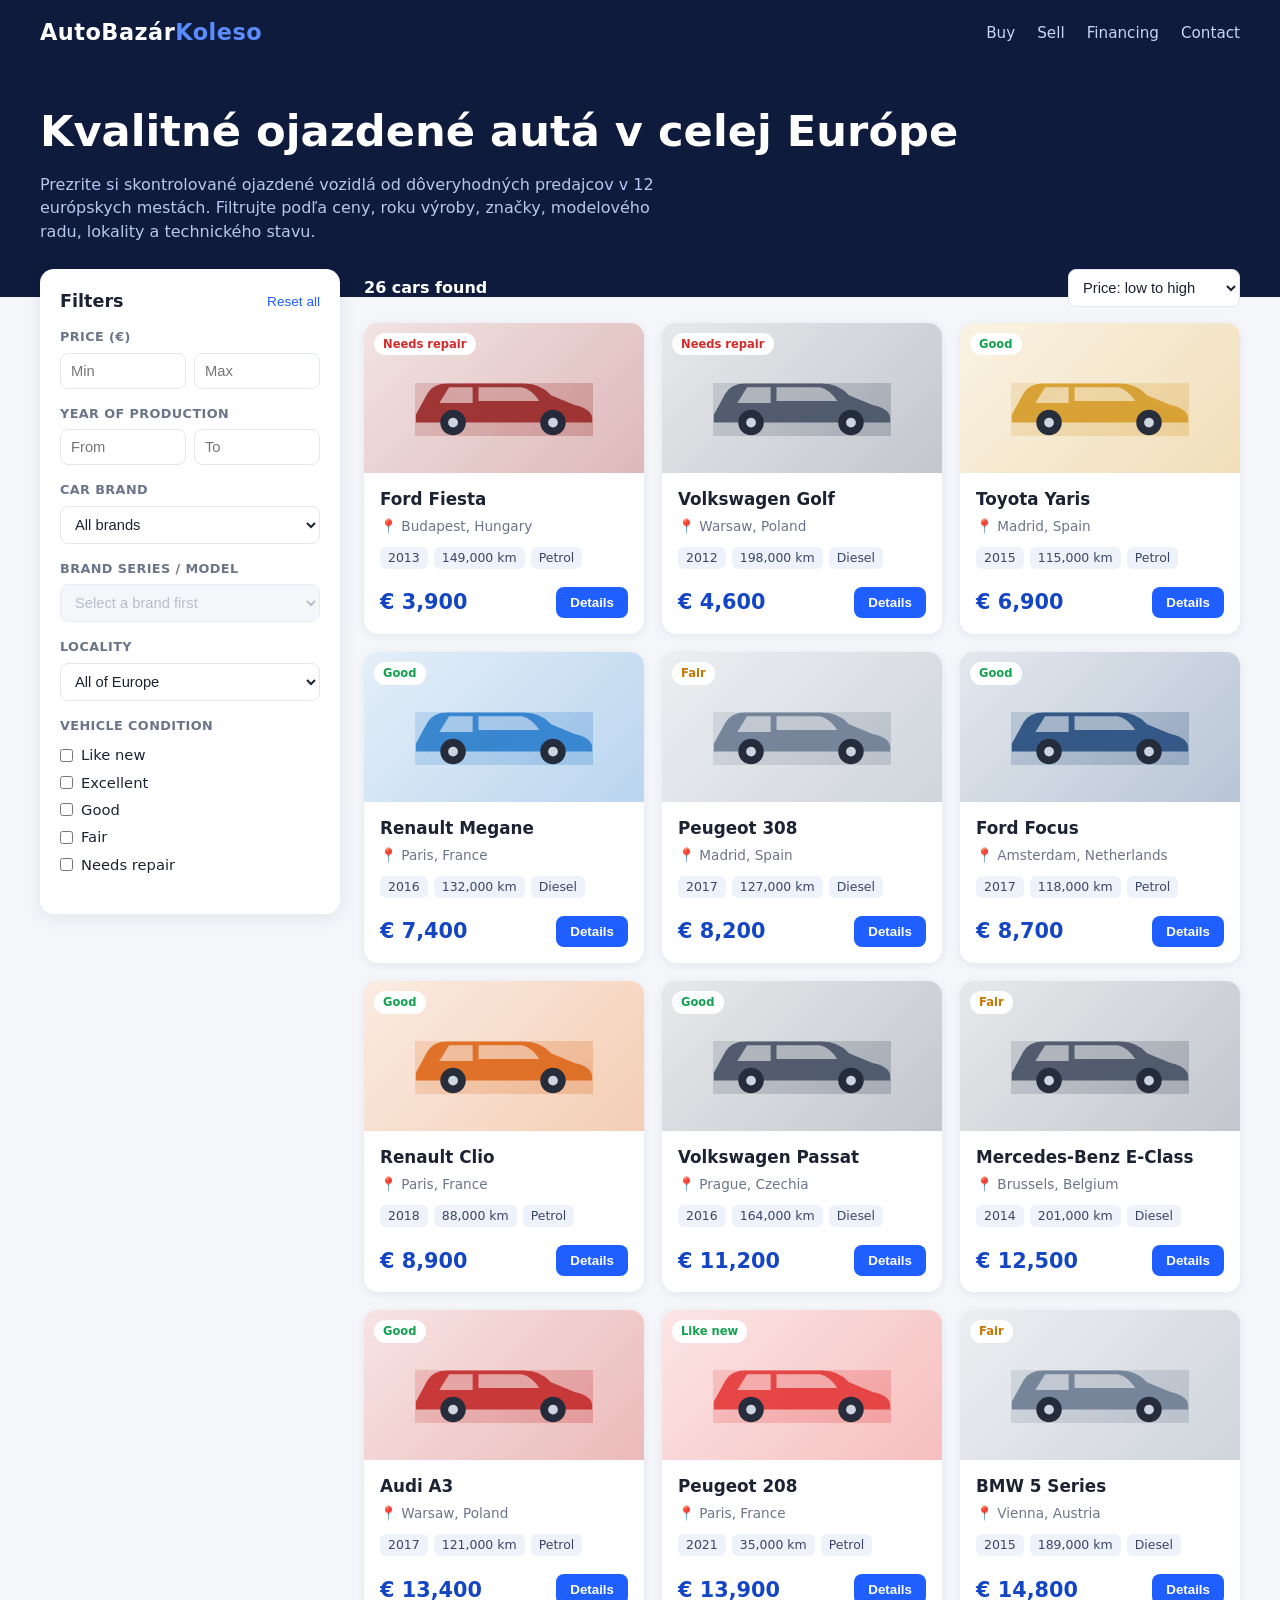
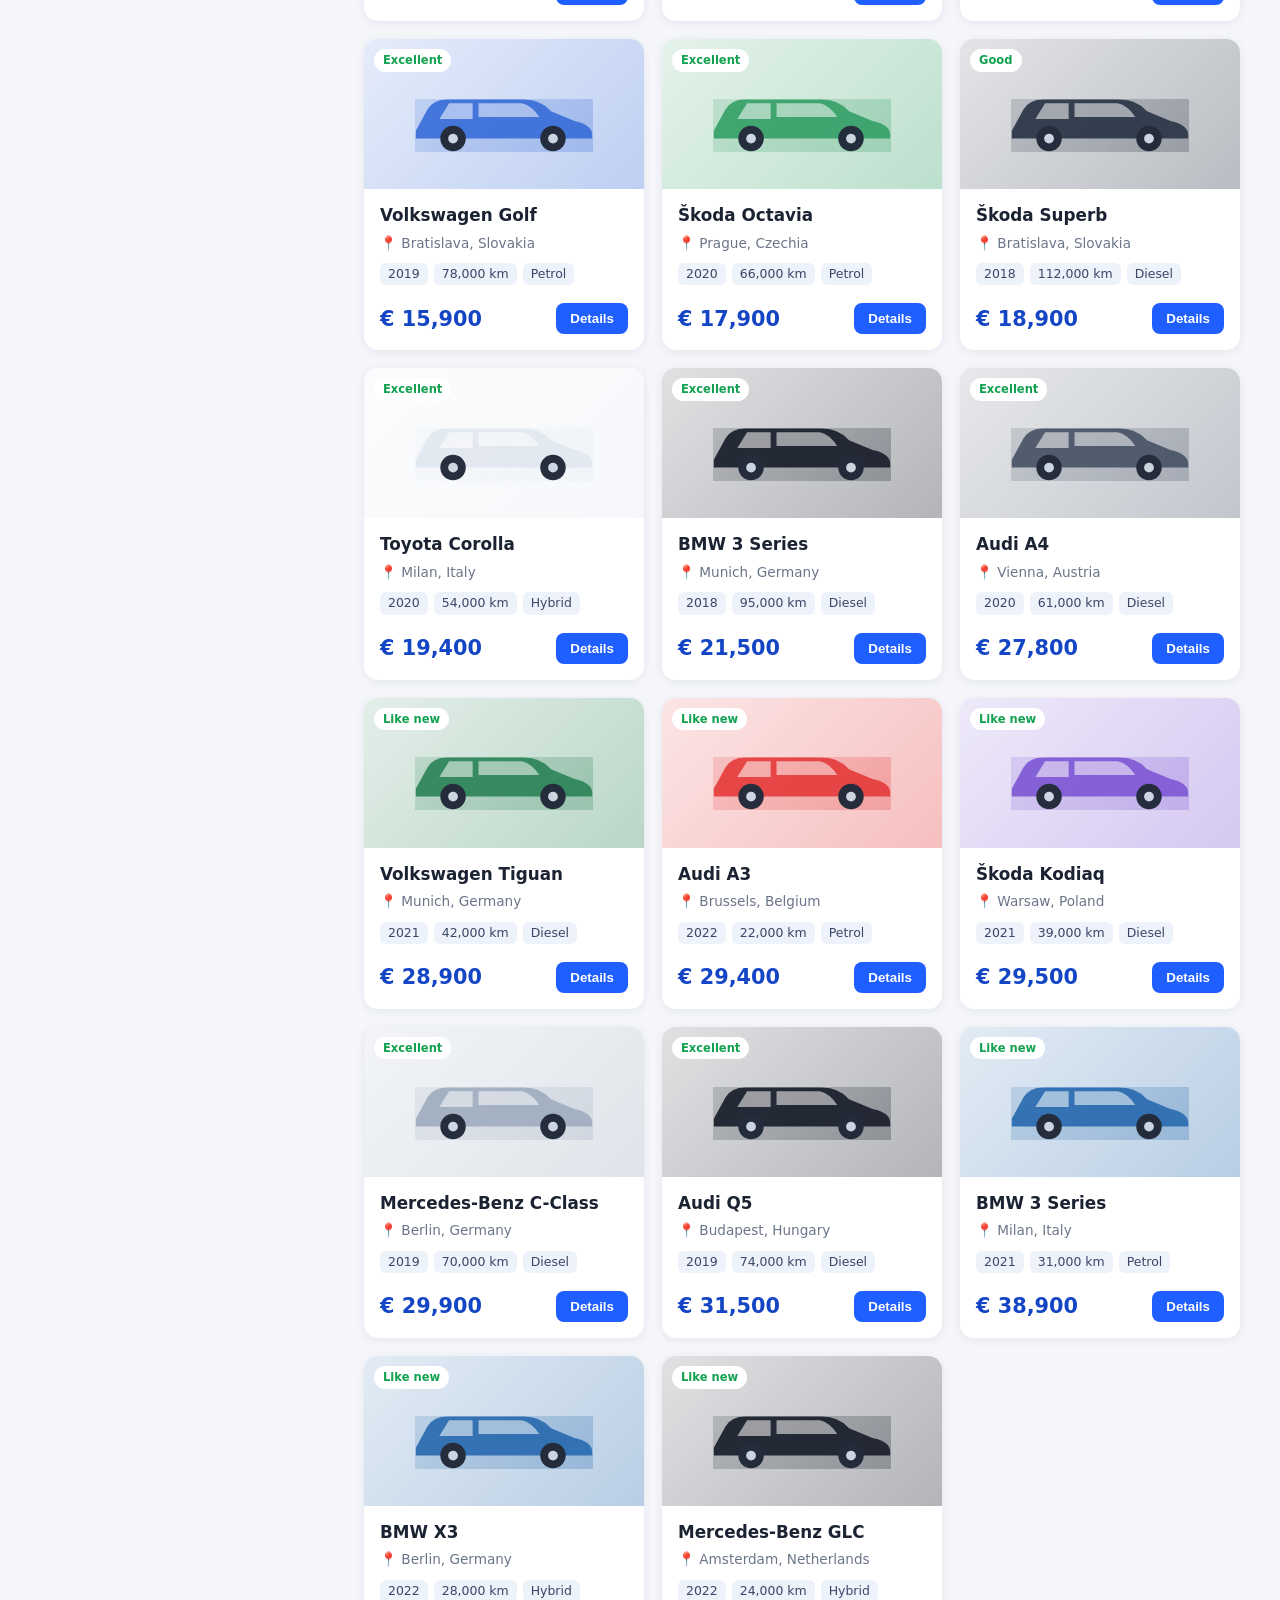
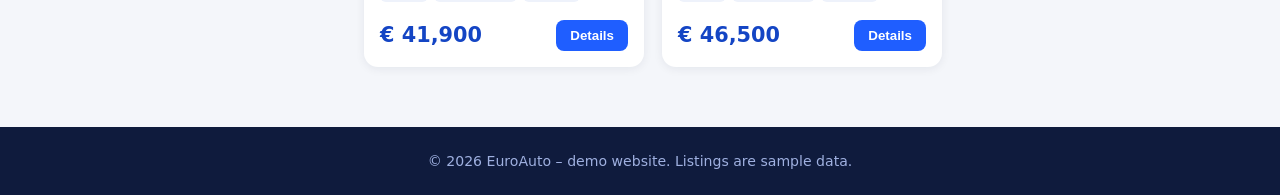
==== index.html @ 4f466430 "autobazar V1" ====
<!DOCTYPE html>
<html lang="en">
<head>
<meta charset="UTF-8">
<meta name="viewport" content="width=device-width, initial-scale=1">
<title>EuroAuto – Used Cars in Europe</title>
<style>
  :root{
    --bg:#f4f6fa; --card:#fff; --ink:#1b2333; --muted:#6b7589; --line:#e2e7f0;
    --brand:#1f5eff; --brand-dark:#1445c4; --good:#12a150;
  }
  *{box-sizing:border-box;margin:0;padding:0}
  body{font-family:system-ui,-apple-system,"Segoe UI",Roboto,sans-serif;background:var(--bg);color:var(--ink);line-height:1.45}
  header{background:#0f1b3d;color:#fff}
  .wrap{max-width:1240px;margin:0 auto;padding:0 20px}
  .nav{display:flex;align-items:center;justify-content:space-between;padding:16px 0}
  .logo{font-size:1.4rem;font-weight:800;letter-spacing:.5px}
  .logo span{color:#5b8cff}
  .nav a{color:#c9d4f5;text-decoration:none;margin-left:22px;font-size:.95rem}
  .nav a:hover{color:#fff}
  .hero{padding:36px 0 54px}
  .hero h1{font-size:clamp(1.8rem,4vw,2.7rem);margin-bottom:10px}
  .hero p{color:#b8c5ee;max-width:620px}
  main{padding:0 0 60px}
  .layout{display:grid;grid-template-columns:300px 1fr;gap:24px;margin-top:-28px;align-items:start}
  aside{background:var(--card);border-radius:14px;padding:20px;box-shadow:0 4px 18px rgba(20,30,60,.08);position:sticky;top:12px}
  aside h2{font-size:1.1rem;margin-bottom:14px;display:flex;justify-content:space-between;align-items:center}
  .reset{background:none;border:none;color:var(--brand);cursor:pointer;font-size:.85rem}
  .field{margin-bottom:16px}
  .field label.t{display:block;font-size:.8rem;font-weight:600;color:var(--muted);text-transform:uppercase;letter-spacing:.4px;margin-bottom:6px}
  .row{display:flex;gap:8px}
  input[type=number],select{width:100%;padding:9px 10px;border:1px solid var(--line);border-radius:8px;font-size:.92rem;background:#fff;color:var(--ink)}
  input:focus,select:focus{outline:2px solid #b9ccff;border-color:var(--brand)}
  select:disabled{background:#f1f3f8;color:#9aa3b5}
  .checks label{display:flex;align-items:center;gap:8px;font-size:.92rem;padding:3px 0;cursor:pointer}
  .toolbar{display:flex;justify-content:space-between;align-items:center;margin-bottom:16px;gap:12px;flex-wrap:wrap}
  .toolbar .count{font-weight:600;color:#fff}
  .toolbar select{width:auto}
  .grid{display:grid;grid-template-columns:repeat(auto-fill,minmax(270px,1fr));gap:18px}
  .car{background:var(--card);border-radius:14px;overflow:hidden;box-shadow:0 2px 10px rgba(20,30,60,.07);transition:.2s;display:flex;flex-direction:column}
  .car:hover{transform:translateY(-3px);box-shadow:0 8px 22px rgba(20,30,60,.13)}
  .img{height:150px;display:flex;align-items:center;justify-content:center;position:relative}
  .img svg{width:70%;height:auto;opacity:.95}
  .badge{position:absolute;top:10px;left:10px;font-size:.72rem;font-weight:700;padding:3px 9px;border-radius:20px;background:#fff;color:var(--good)}
  .badge.fair{color:#c77700}.badge.repair{color:#d12b2b}
  .info{padding:14px 16px 16px;display:flex;flex-direction:column;gap:6px;flex:1}
  .info h3{font-size:1.05rem}
  .info .sub{color:var(--muted);font-size:.85rem}
  .specs{display:flex;flex-wrap:wrap;gap:6px;margin:4px 0}
  .specs span{background:#eef2fb;border-radius:6px;padding:2px 8px;font-size:.78rem;color:#3a4766}
  .bottom{display:flex;justify-content:space-between;align-items:center;margin-top:auto;padding-top:8px}
  .price{font-size:1.3rem;font-weight:800;color:var(--brand-dark)}
  .btn{background:var(--brand);color:#fff;border:none;padding:8px 14px;border-radius:8px;cursor:pointer;font-weight:600}
  .btn:hover{background:var(--brand-dark)}
  .empty{background:#fff;padding:40px;text-align:center;border-radius:14px;color:var(--muted)}
  footer{background:#0f1b3d;color:#9fb0e0;text-align:center;padding:24px 0;font-size:.88rem}
  .mobile-toggle{display:none}
  @media(max-width:860px){
    .layout{grid-template-columns:1fr}
    aside{position:static;display:none}
    aside.open{display:block}
    .mobile-toggle{display:inline-block;background:#fff;border:1px solid var(--line);padding:8px 14px;border-radius:8px;cursor:pointer;font-weight:600}
  }
</style>
</head>
<body>

<header>
  <div class="wrap">
    <div class="nav">
      <div class="logo">AutoBazár<span>Koleso<span></div>
      <nav><a href="#">Buy</a><a href="#">Sell</a><a href="#">Financing</a><a href="#">Contact</a></nav>
    </div>
    <div class="hero">
      <h1>Kvalitné ojazdené autá v celej Európe</h1>
      <p>Prezrite si skontrolované ojazdené vozidlá od dôveryhodných predajcov v 12 európskych mestách. Filtrujte podľa ceny, roku výroby, značky, modelového radu, lokality a technického stavu.</p>
    </div>
  </div>
</header>

<main>
  <div class="wrap">
    <div class="layout">

      <aside id="filters">
        <h2>Filters <button class="reset" id="resetBtn">Reset all</button></h2>

        <div class="field">
          <label class="t">Price (€)</label>
          <div class="row">
            <input type="number" id="priceMin" placeholder="Min" min="0" step="500">
            <input type="number" id="priceMax" placeholder="Max" min="0" step="500">
          </div>
        </div>

        <div class="field">
          <label class="t">Year of production</label>
          <div class="row">
            <input type="number" id="yearMin" placeholder="From" min="1990" max="2026">
            <input type="number" id="yearMax" placeholder="To" min="1990" max="2026">
          </div>
        </div>

        <div class="field">
          <label class="t">Car brand</label>
          <select id="brand"><option value="">All brands</option></select>
        </div>

        <div class="field">
          <label class="t">Brand series / model</label>
          <select id="series" disabled><option value="">Select a brand first</option></select>
        </div>

        <div class="field">
          <label class="t">Locality</label>
          <select id="locality"><option value="">All of Europe</option></select>
        </div>

        <div class="field">
          <label class="t">Vehicle condition</label>
          <div class="checks" id="conditions"></div>
        </div>
      </aside>

      <section>
        <div class="toolbar">
          <span class="count" id="count"></span>
          <div style="display:flex;gap:10px;align-items:center">
            <button class="mobile-toggle" id="toggleFilters">Filters</button>
            <select id="sort">
              <option value="priceAsc">Price: low to high</option>
              <option value="priceDesc">Price: high to low</option>
              <option value="yearDesc">Year: newest first</option>
              <option value="yearAsc">Year: oldest first</option>
              <option value="kmAsc">Mileage: lowest first</option>
            </select>
          </div>
        </div>
        <div class="grid" id="grid"></div>
      </section>

    </div>
  </div>
</main>

<footer>© 2026 EuroAuto – demo website. Listings are sample data.</footer>

<script>
/* ---------- SAMPLE DATA ----------
   [brand, series, year, price €, mileage km, fuel, condition, country, city, color]  */
const RAW = [
  ["Volkswagen","Golf",2019,15900,78000,"Petrol","Excellent","Slovakia","Bratislava","#3b6fd8"],
  ["Volkswagen","Passat",2016,11200,164000,"Diesel","Good","Czechia","Prague","#4a5568"],
  ["Volkswagen","Tiguan",2021,28900,42000,"Diesel","Like new","Germany","Munich","#2f855a"],
  ["BMW","3 Series",2018,21500,95000,"Diesel","Excellent","Germany","Munich","#1a202c"],
  ["BMW","5 Series",2015,14800,189000,"Diesel","Fair","Austria","Vienna","#718096"],
  ["BMW","X3",2022,41900,28000,"Hybrid","Like new","Germany","Berlin","#2b6cb0"],
  ["Audi","A3",2017,13400,121000,"Petrol","Good","Poland","Warsaw","#c53030"],
  ["Audi","A4",2020,27800,61000,"Diesel","Excellent","Austria","Vienna","#4a5568"],
  ["Audi","Q5",2019,31500,74000,"Diesel","Excellent","Hungary","Budapest","#1a202c"],
  ["Škoda","Octavia",2020,17900,66000,"Petrol","Excellent","Czechia","Prague","#38a169"],
  ["Škoda","Superb",2018,18900,112000,"Diesel","Good","Slovakia","Bratislava","#2d3748"],
  ["Škoda","Kodiaq",2021,29500,39000,"Diesel","Like new","Poland","Warsaw","#805ad5"],
  ["Mercedes-Benz","C-Class",2019,29900,70000,"Diesel","Excellent","Germany","Berlin","#a0aec0"],
  ["Mercedes-Benz","E-Class",2014,12500,201000,"Diesel","Fair","Belgium","Brussels","#4a5568"],
  ["Mercedes-Benz","GLC",2022,46500,24000,"Hybrid","Like new","Netherlands","Amsterdam","#1a202c"],
  ["Renault","Clio",2018,8900,88000,"Petrol","Good","France","Paris","#dd6b20"],
  ["Renault","Megane",2016,7400,132000,"Diesel","Good","France","Paris","#3182ce"],
  ["Peugeot","208",2021,13900,35000,"Petrol","Like new","France","Paris","#e53e3e"],
  ["Peugeot","308",2017,8200,127000,"Diesel","Fair","Spain","Madrid","#718096"],
  ["Toyota","Corolla",2020,19400,54000,"Hybrid","Excellent","Italy","Milan","#e2e8f0"],
  ["Toyota","Yaris",2015,6900,115000,"Petrol","Good","Spain","Madrid","#d69e2e"],
  ["Ford","Focus",2017,8700,118000,"Petrol","Good","Netherlands","Amsterdam","#2c5282"],
  ["Ford","Fiesta",2013,3900,149000,"Petrol","Needs repair","Hungary","Budapest","#9b2c2c"],
  ["Volkswagen","Golf",2012,4600,198000,"Diesel","Needs repair","Poland","Warsaw","#4a5568"],
  ["BMW","3 Series",2021,38900,31000,"Petrol","Like new","Italy","Milan","#2b6cb0"],
  ["Audi","A3",2022,29400,22000,"Petrol","Like new","Belgium","Brussels","#e53e3e"]
];
const CARS = RAW.map((r,i)=>({id:i,brand:r[0],series:r[1],year:r[2],price:r[3],km:r[4],fuel:r[5],cond:r[6],country:r[7],city:r[8],color:r[9]}));

const CONDITIONS = ["Like new","Excellent","Good","Fair","Needs repair"];

/* ---------- ELEMENTS ---------- */
const $ = id => document.getElementById(id);
const el = {
  priceMin:$("priceMin"),priceMax:$("priceMax"),yearMin:$("yearMin"),yearMax:$("yearMax"),
  brand:$("brand"),series:$("series"),locality:$("locality"),conditions:$("conditions"),
  sort:$("sort"),grid:$("grid"),count:$("count")
};

/* ---------- BUILD FILTER OPTIONS ---------- */
const brands = [...new Set(CARS.map(c=>c.brand))].sort();
brands.forEach(b=>el.brand.add(new Option(b,b)));

const countries = [...new Set(CARS.map(c=>c.country))].sort();
countries.forEach(country=>{
  const og = document.createElement("optgroup"); og.label = country;
  og.appendChild(new Option("All of "+country,"country:"+country));
  [...new Set(CARS.filter(c=>c.country===country).map(c=>c.city))].sort()
    .forEach(city=>og.appendChild(new Option(city,"city:"+city)));
  el.locality.appendChild(og);
});

CONDITIONS.forEach(c=>{
  const l = document.createElement("label");
  l.innerHTML = `<input type="checkbox" value="${c}"> ${c}`;
  el.conditions.appendChild(l);
});

el.brand.addEventListener("change",()=>{
  el.series.innerHTML = "";
  if(!el.brand.value){
    el.series.add(new Option("Select a brand first",""));
    el.series.disabled = true;
  } else {
    el.series.add(new Option("All series",""));
    [...new Set(CARS.filter(c=>c.brand===el.brand.value).map(c=>c.series))].sort()
      .forEach(s=>el.series.add(new Option(s,s)));
    el.series.disabled = false;
  }
  render();
});

/* ---------- RENDER ---------- */
const fmt = n => n.toLocaleString("en-GB");
const carSVG = c => `<svg viewBox="0 0 200 90" aria-hidden="true">
  <path d="M10 62 L22 40 Q28 30 42 30 L120 30 Q138 30 148 42 L172 52 Q190 56 190 66 L190 70 L10 70 Z" fill="${c}"/>
  <path d="M44 34 L68 34 L68 50 L34 50 Z M74 34 L118 34 Q128 36 136 48 L74 48 Z" fill="#ffffff" opacity=".55"/>
  <circle cx="48" cy="70" r="13" fill="#1b2333"/><circle cx="48" cy="70" r="5" fill="#cbd5e0"/>
  <circle cx="150" cy="70" r="13" fill="#1b2333"/><circle cx="150" cy="70" r="5" fill="#cbd5e0"/>
</svg>`;
const badgeClass = c => c==="Fair" ? "fair" : c==="Needs repair" ? "repair" : "";

function getFiltered(){
  const pMin = parseFloat(el.priceMin.value), pMax = parseFloat(el.priceMax.value);
  const yMin = parseInt(el.yearMin.value), yMax = parseInt(el.yearMax.value);
  const checked = [...el.conditions.querySelectorAll("input:checked")].map(i=>i.value);
  const loc = el.locality.value;

  let list = CARS.filter(c=>{
    if(!isNaN(pMin) && c.price < pMin) return false;
    if(!isNaN(pMax) && c.price > pMax) return false;
    if(!isNaN(yMin) && c.year < yMin) return false;
    if(!isNaN(yMax) && c.year > yMax) return false;
    if(el.brand.value && c.brand !== el.brand.value) return false;
    if(el.series.value && c.series !== el.series.value) return false;
    if(loc.startsWith("country:") && c.country !== loc.slice(8)) return false;
    if(loc.startsWith("city:") && c.city !== loc.slice(5)) return false;
    if(checked.length && !checked.includes(c.cond)) return false;
    return true;
  });

  const sorters = {
    priceAsc:(a,b)=>a.price-b.price, priceDesc:(a,b)=>b.price-a.price,
    yearDesc:(a,b)=>b.year-a.year,   yearAsc:(a,b)=>a.year-b.year,
    kmAsc:(a,b)=>a.km-b.km
  };
  return list.sort(sorters[el.sort.value]);
}

function render(){
  const list = getFiltered();
  el.count.textContent = list.length + (list.length===1 ? " car found" : " cars found");
  if(!list.length){
    el.grid.innerHTML = `<div class="empty" style="grid-column:1/-1">No cars match your filters. Try widening your search.</div>`;
    return;
  }
  el.grid.innerHTML = list.map(c=>`
    <article class="car">
      <div class="img" style="background:linear-gradient(135deg,${c.color}22,${c.color}55)">
        <span class="badge ${badgeClass(c.cond)}">${c.cond}</span>
        ${carSVG(c.color)}
      </div>
      <div class="info">
        <h3>${c.brand} ${c.series}</h3>
        <div class="sub">📍 ${c.city}, ${c.country}</div>
        <div class="specs"><span>${c.year}</span><span>${fmt(c.km)} km</span><span>${c.fuel}</span></div>
        <div class="bottom">
          <div class="price">€ ${fmt(c.price)}</div>
          <button class="btn" onclick="alert('Enquiry for ${c.brand} ${c.series} (${c.year}) – connect this to your contact form or backend.')">Details</button>
        </div>
      </div>
    </article>`).join("");
}

/* ---------- EVENTS ---------- */
["priceMin","priceMax","yearMin","yearMax","locality","sort"].forEach(k=>el[k].addEventListener("input",render));
el.series.addEventListener("change",render);
el.conditions.addEventListener("change",render);

$("resetBtn").addEventListener("click",()=>{
  ["priceMin","priceMax","yearMin","yearMax"].forEach(k=>el[k].value="");
  el.brand.value=""; el.brand.dispatchEvent(new Event("change"));
  el.locality.value=""; el.sort.value="priceAsc";
  el.conditions.querySelectorAll("input").forEach(i=>i.checked=false);
  render();
});
$("toggleFilters").addEventListener("click",()=>$("filters").classList.toggle("open"));

render();
</script>
</body>
</html>
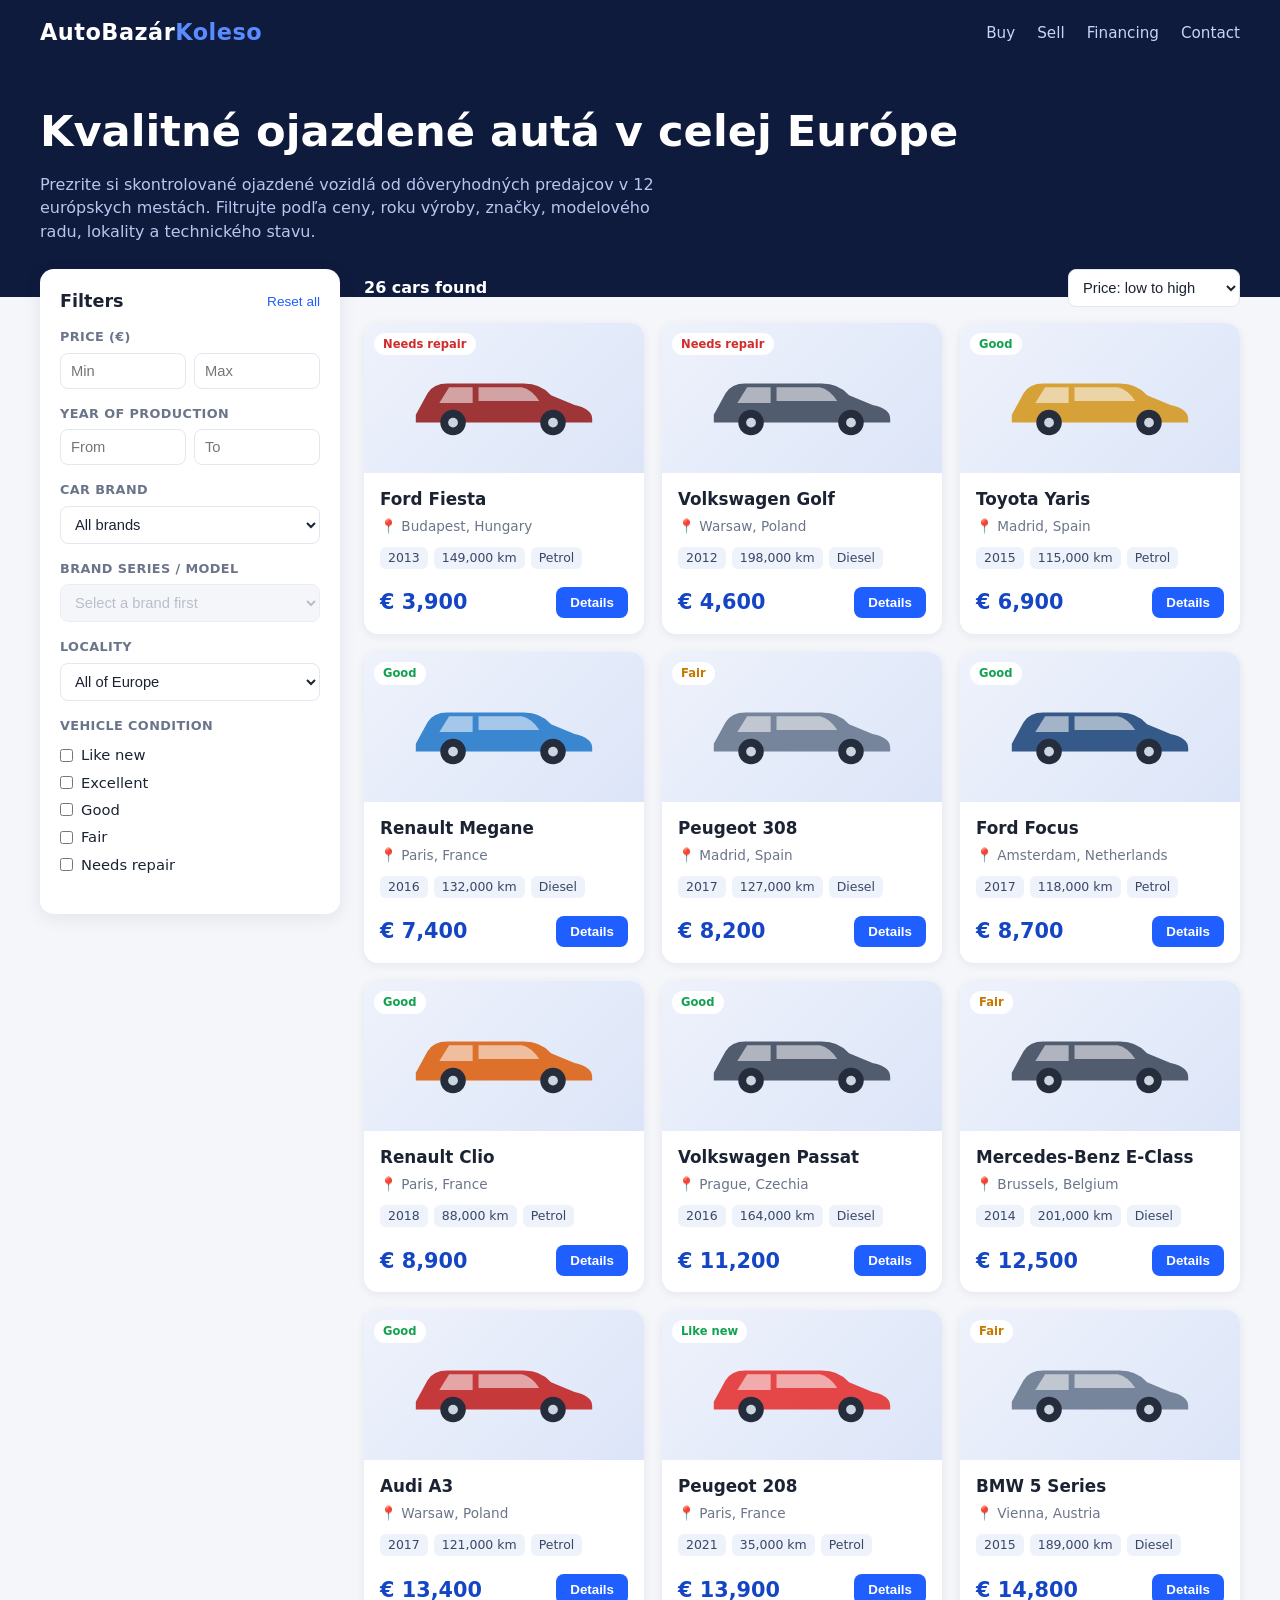
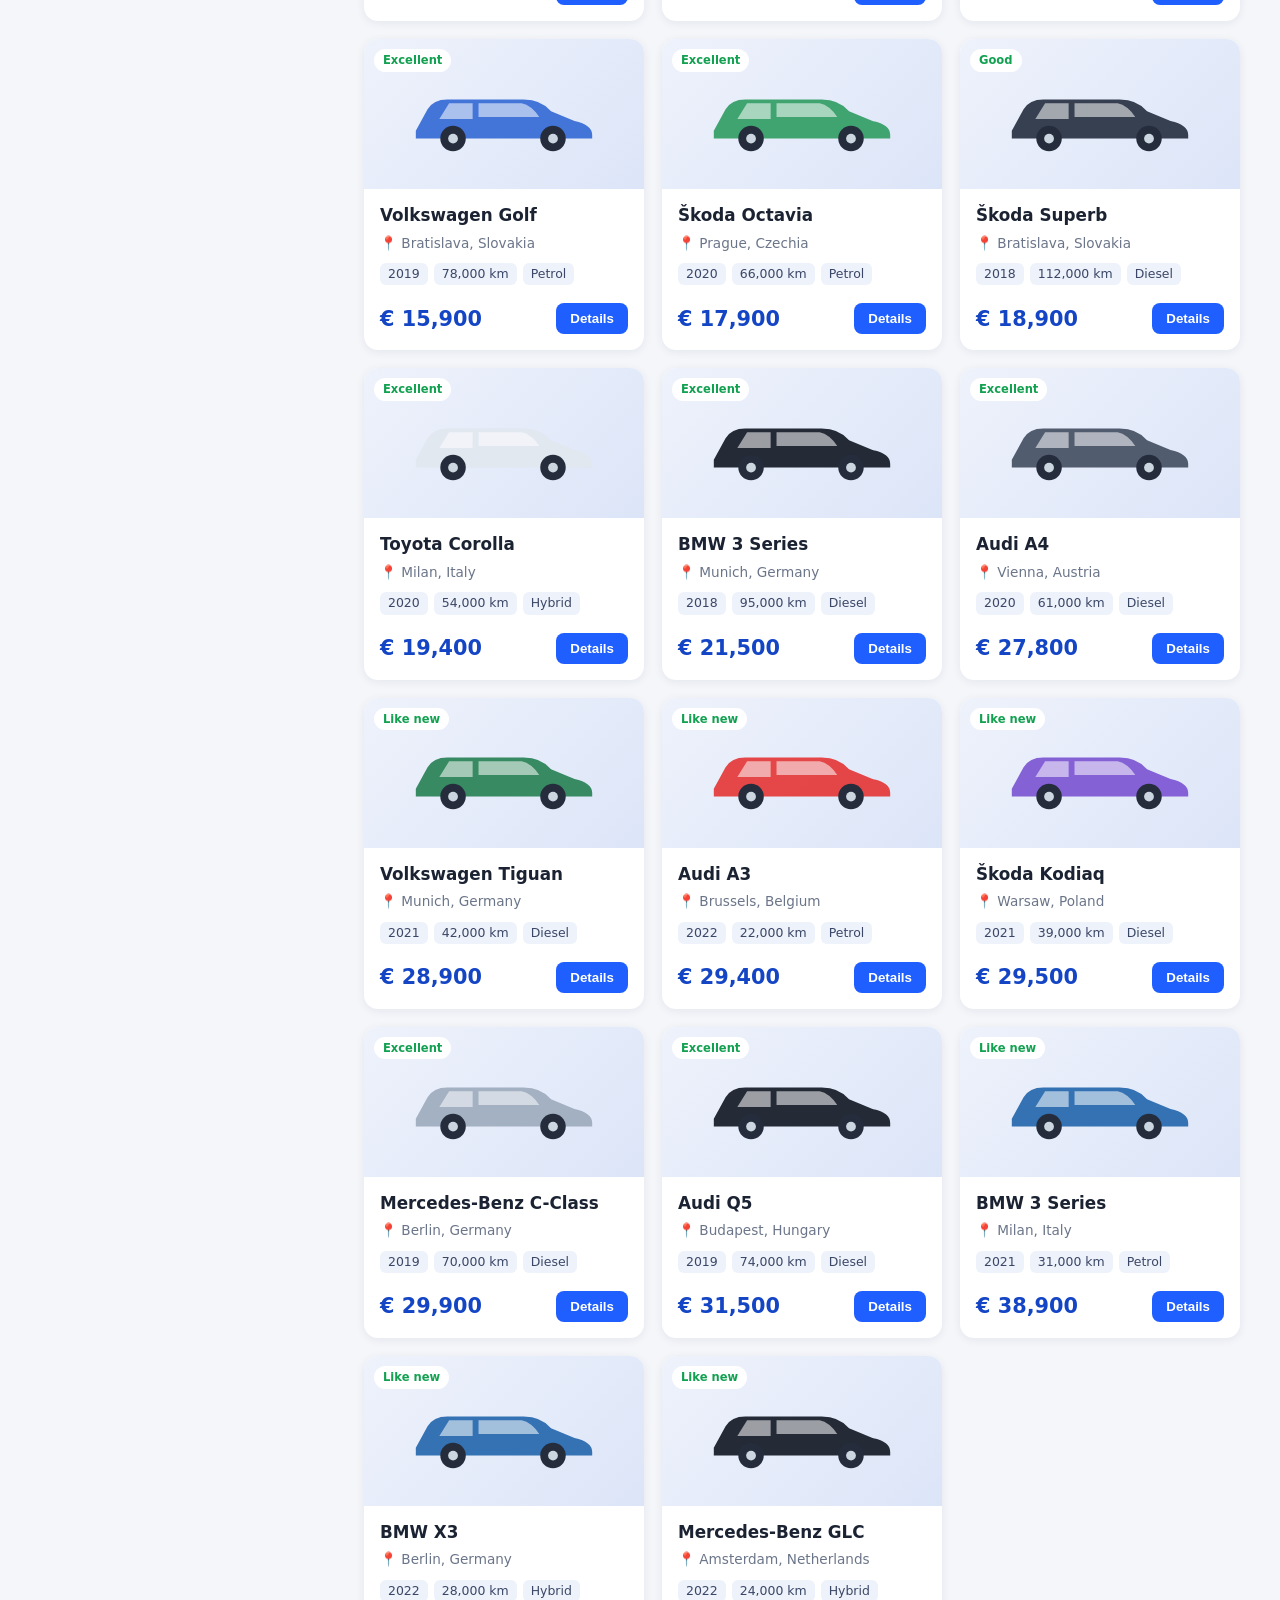
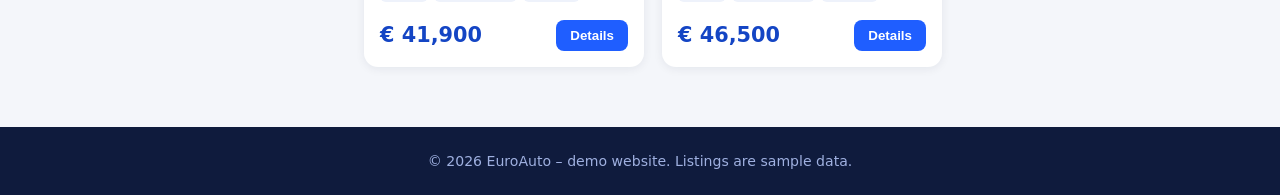
==== commit a2462290: "update рассортировка." ====
--- a/index.html
+++ b/index.html
@@ -1,303 +1,93 @@
-<!DOCTYPE html>
-<html lang="en">
-<head>
-<meta charset="UTF-8">
-<meta name="viewport" content="width=device-width, initial-scale=1">
-<title>EuroAuto – Used Cars in Europe</title>
-<style>
-  :root{
-    --bg:#f4f6fa; --card:#fff; --ink:#1b2333; --muted:#6b7589; --line:#e2e7f0;
-    --brand:#1f5eff; --brand-dark:#1445c4; --good:#12a150;
-  }
-  *{box-sizing:border-box;margin:0;padding:0}
-  body{font-family:system-ui,-apple-system,"Segoe UI",Roboto,sans-serif;background:var(--bg);color:var(--ink);line-height:1.45}
-  header{background:#0f1b3d;color:#fff}
-  .wrap{max-width:1240px;margin:0 auto;padding:0 20px}
-  .nav{display:flex;align-items:center;justify-content:space-between;padding:16px 0}
-  .logo{font-size:1.4rem;font-weight:800;letter-spacing:.5px}
-  .logo span{color:#5b8cff}
-  .nav a{color:#c9d4f5;text-decoration:none;margin-left:22px;font-size:.95rem}
-  .nav a:hover{color:#fff}
-  .hero{padding:36px 0 54px}
-  .hero h1{font-size:clamp(1.8rem,4vw,2.7rem);margin-bottom:10px}
-  .hero p{color:#b8c5ee;max-width:620px}
-  main{padding:0 0 60px}
-  .layout{display:grid;grid-template-columns:300px 1fr;gap:24px;margin-top:-28px;align-items:start}
-  aside{background:var(--card);border-radius:14px;padding:20px;box-shadow:0 4px 18px rgba(20,30,60,.08);position:sticky;top:12px}
-  aside h2{font-size:1.1rem;margin-bottom:14px;display:flex;justify-content:space-between;align-items:center}
-  .reset{background:none;border:none;color:var(--brand);cursor:pointer;font-size:.85rem}
-  .field{margin-bottom:16px}
-  .field label.t{display:block;font-size:.8rem;font-weight:600;color:var(--muted);text-transform:uppercase;letter-spacing:.4px;margin-bottom:6px}
-  .row{display:flex;gap:8px}
-  input[type=number],select{width:100%;padding:9px 10px;border:1px solid var(--line);border-radius:8px;font-size:.92rem;background:#fff;color:var(--ink)}
-  input:focus,select:focus{outline:2px solid #b9ccff;border-color:var(--brand)}
-  select:disabled{background:#f1f3f8;color:#9aa3b5}
-  .checks label{display:flex;align-items:center;gap:8px;font-size:.92rem;padding:3px 0;cursor:pointer}
-  .toolbar{display:flex;justify-content:space-between;align-items:center;margin-bottom:16px;gap:12px;flex-wrap:wrap}
-  .toolbar .count{font-weight:600;color:#fff}
-  .toolbar select{width:auto}
-  .grid{display:grid;grid-template-columns:repeat(auto-fill,minmax(270px,1fr));gap:18px}
-  .car{background:var(--card);border-radius:14px;overflow:hidden;box-shadow:0 2px 10px rgba(20,30,60,.07);transition:.2s;display:flex;flex-direction:column}
-  .car:hover{transform:translateY(-3px);box-shadow:0 8px 22px rgba(20,30,60,.13)}
-  .img{height:150px;display:flex;align-items:center;justify-content:center;position:relative}
-  .img svg{width:70%;height:auto;opacity:.95}
-  .badge{position:absolute;top:10px;left:10px;font-size:.72rem;font-weight:700;padding:3px 9px;border-radius:20px;background:#fff;color:var(--good)}
-  .badge.fair{color:#c77700}.badge.repair{color:#d12b2b}
-  .info{padding:14px 16px 16px;display:flex;flex-direction:column;gap:6px;flex:1}
-  .info h3{font-size:1.05rem}
-  .info .sub{color:var(--muted);font-size:.85rem}
-  .specs{display:flex;flex-wrap:wrap;gap:6px;margin:4px 0}
-  .specs span{background:#eef2fb;border-radius:6px;padding:2px 8px;font-size:.78rem;color:#3a4766}
-  .bottom{display:flex;justify-content:space-between;align-items:center;margin-top:auto;padding-top:8px}
-  .price{font-size:1.3rem;font-weight:800;color:var(--brand-dark)}
-  .btn{background:var(--brand);color:#fff;border:none;padding:8px 14px;border-radius:8px;cursor:pointer;font-weight:600}
-  .btn:hover{background:var(--brand-dark)}
-  .empty{background:#fff;padding:40px;text-align:center;border-radius:14px;color:var(--muted)}
-  footer{background:#0f1b3d;color:#9fb0e0;text-align:center;padding:24px 0;font-size:.88rem}
-  .mobile-toggle{display:none}
-  @media(max-width:860px){
-    .layout{grid-template-columns:1fr}
-    aside{position:static;display:none}
-    aside.open{display:block}
-    .mobile-toggle{display:inline-block;background:#fff;border:1px solid var(--line);padding:8px 14px;border-radius:8px;cursor:pointer;font-weight:600}
-  }
-</style>
-</head>
-<body>
-
-<header>
-  <div class="wrap">
-    <div class="nav">
-      <div class="logo">AutoBazár<span>Koleso<span></div>
-      <nav><a href="#">Buy</a><a href="#">Sell</a><a href="#">Financing</a><a href="#">Contact</a></nav>
-    </div>
-    <div class="hero">
-      <h1>Kvalitné ojazdené autá v celej Európe</h1>
-      <p>Prezrite si skontrolované ojazdené vozidlá od dôveryhodných predajcov v 12 európskych mestách. Filtrujte podľa ceny, roku výroby, značky, modelového radu, lokality a technického stavu.</p>
-    </div>
-  </div>
-</header>
-
-<main>
-  <div class="wrap">
-    <div class="layout">
-
-      <aside id="filters">
-        <h2>Filters <button class="reset" id="resetBtn">Reset all</button></h2>
-
-        <div class="field">
-          <label class="t">Price (€)</label>
-          <div class="row">
-            <input type="number" id="priceMin" placeholder="Min" min="0" step="500">
-            <input type="number" id="priceMax" placeholder="Max" min="0" step="500">
-          </div>
-        </div>
-
-        <div class="field">
-          <label class="t">Year of production</label>
-          <div class="row">
-            <input type="number" id="yearMin" placeholder="From" min="1990" max="2026">
-            <input type="number" id="yearMax" placeholder="To" min="1990" max="2026">
-          </div>
-        </div>
-
-        <div class="field">
-          <label class="t">Car brand</label>
-          <select id="brand"><option value="">All brands</option></select>
-        </div>
-
-        <div class="field">
-          <label class="t">Brand series / model</label>
-          <select id="series" disabled><option value="">Select a brand first</option></select>
-        </div>
-
-        <div class="field">
-          <label class="t">Locality</label>
-          <select id="locality"><option value="">All of Europe</option></select>
-        </div>
-
-        <div class="field">
-          <label class="t">Vehicle condition</label>
-          <div class="checks" id="conditions"></div>
-        </div>
-      </aside>
-
-      <section>
-        <div class="toolbar">
-          <span class="count" id="count"></span>
-          <div style="display:flex;gap:10px;align-items:center">
-            <button class="mobile-toggle" id="toggleFilters">Filters</button>
-            <select id="sort">
-              <option value="priceAsc">Price: low to high</option>
-              <option value="priceDesc">Price: high to low</option>
-              <option value="yearDesc">Year: newest first</option>
-              <option value="yearAsc">Year: oldest first</option>
-              <option value="kmAsc">Mileage: lowest first</option>
-            </select>
-          </div>
-        </div>
-        <div class="grid" id="grid"></div>
-      </section>
-
-    </div>
-  </div>
-</main>
-
-<footer>© 2026 EuroAuto – demo website. Listings are sample data.</footer>
-
-<script>
-/* ---------- SAMPLE DATA ----------
-   [brand, series, year, price €, mileage km, fuel, condition, country, city, color]  */
-const RAW = [
-  ["Volkswagen","Golf",2019,15900,78000,"Petrol","Excellent","Slovakia","Bratislava","#3b6fd8"],
-  ["Volkswagen","Passat",2016,11200,164000,"Diesel","Good","Czechia","Prague","#4a5568"],
-  ["Volkswagen","Tiguan",2021,28900,42000,"Diesel","Like new","Germany","Munich","#2f855a"],
-  ["BMW","3 Series",2018,21500,95000,"Diesel","Excellent","Germany","Munich","#1a202c"],
-  ["BMW","5 Series",2015,14800,189000,"Diesel","Fair","Austria","Vienna","#718096"],
-  ["BMW","X3",2022,41900,28000,"Hybrid","Like new","Germany","Berlin","#2b6cb0"],
-  ["Audi","A3",2017,13400,121000,"Petrol","Good","Poland","Warsaw","#c53030"],
-  ["Audi","A4",2020,27800,61000,"Diesel","Excellent","Austria","Vienna","#4a5568"],
-  ["Audi","Q5",2019,31500,74000,"Diesel","Excellent","Hungary","Budapest","#1a202c"],
-  ["Škoda","Octavia",2020,17900,66000,"Petrol","Excellent","Czechia","Prague","#38a169"],
-  ["Škoda","Superb",2018,18900,112000,"Diesel","Good","Slovakia","Bratislava","#2d3748"],
-  ["Škoda","Kodiaq",2021,29500,39000,"Diesel","Like new","Poland","Warsaw","#805ad5"],
-  ["Mercedes-Benz","C-Class",2019,29900,70000,"Diesel","Excellent","Germany","Berlin","#a0aec0"],
-  ["Mercedes-Benz","E-Class",2014,12500,201000,"Diesel","Fair","Belgium","Brussels","#4a5568"],
-  ["Mercedes-Benz","GLC",2022,46500,24000,"Hybrid","Like new","Netherlands","Amsterdam","#1a202c"],
-  ["Renault","Clio",2018,8900,88000,"Petrol","Good","France","Paris","#dd6b20"],
-  ["Renault","Megane",2016,7400,132000,"Diesel","Good","France","Paris","#3182ce"],
-  ["Peugeot","208",2021,13900,35000,"Petrol","Like new","France","Paris","#e53e3e"],
-  ["Peugeot","308",2017,8200,127000,"Diesel","Fair","Spain","Madrid","#718096"],
-  ["Toyota","Corolla",2020,19400,54000,"Hybrid","Excellent","Italy","Milan","#e2e8f0"],
-  ["Toyota","Yaris",2015,6900,115000,"Petrol","Good","Spain","Madrid","#d69e2e"],
-  ["Ford","Focus",2017,8700,118000,"Petrol","Good","Netherlands","Amsterdam","#2c5282"],
-  ["Ford","Fiesta",2013,3900,149000,"Petrol","Needs repair","Hungary","Budapest","#9b2c2c"],
-  ["Volkswagen","Golf",2012,4600,198000,"Diesel","Needs repair","Poland","Warsaw","#4a5568"],
-  ["BMW","3 Series",2021,38900,31000,"Petrol","Like new","Italy","Milan","#2b6cb0"],
-  ["Audi","A3",2022,29400,22000,"Petrol","Like new","Belgium","Brussels","#e53e3e"]
-];
-const CARS = RAW.map((r,i)=>({id:i,brand:r[0],series:r[1],year:r[2],price:r[3],km:r[4],fuel:r[5],cond:r[6],country:r[7],city:r[8],color:r[9]}));
-
-const CONDITIONS = ["Like new","Excellent","Good","Fair","Needs repair"];
-
-/* ---------- ELEMENTS ---------- */
-const $ = id => document.getElementById(id);
-const el = {
-  priceMin:$("priceMin"),priceMax:$("priceMax"),yearMin:$("yearMin"),yearMax:$("yearMax"),
-  brand:$("brand"),series:$("series"),locality:$("locality"),conditions:$("conditions"),
-  sort:$("sort"),grid:$("grid"),count:$("count")
-};
-
-/* ---------- BUILD FILTER OPTIONS ---------- */
-const brands = [...new Set(CARS.map(c=>c.brand))].sort();
-brands.forEach(b=>el.brand.add(new Option(b,b)));
-
-const countries = [...new Set(CARS.map(c=>c.country))].sort();
-countries.forEach(country=>{
-  const og = document.createElement("optgroup"); og.label = country;
-  og.appendChild(new Option("All of "+country,"country:"+country));
-  [...new Set(CARS.filter(c=>c.country===country).map(c=>c.city))].sort()
-    .forEach(city=>og.appendChild(new Option(city,"city:"+city)));
-  el.locality.appendChild(og);
-});
-
-CONDITIONS.forEach(c=>{
-  const l = document.createElement("label");
-  l.innerHTML = `<input type="checkbox" value="${c}"> ${c}`;
-  el.conditions.appendChild(l);
-});
-
-el.brand.addEventListener("change",()=>{
-  el.series.innerHTML = "";
-  if(!el.brand.value){
-    el.series.add(new Option("Select a brand first",""));
-    el.series.disabled = true;
-  } else {
-    el.series.add(new Option("All series",""));
-    [...new Set(CARS.filter(c=>c.brand===el.brand.value).map(c=>c.series))].sort()
-      .forEach(s=>el.series.add(new Option(s,s)));
-    el.series.disabled = false;
-  }
-  render();
-});
-
-/* ---------- RENDER ---------- */
-const fmt = n => n.toLocaleString("en-GB");
-const carSVG = c => `<svg viewBox="0 0 200 90" aria-hidden="true">
-  <path d="M10 62 L22 40 Q28 30 42 30 L120 30 Q138 30 148 42 L172 52 Q190 56 190 66 L190 70 L10 70 Z" fill="${c}"/>
-  <path d="M44 34 L68 34 L68 50 L34 50 Z M74 34 L118 34 Q128 36 136 48 L74 48 Z" fill="#ffffff" opacity=".55"/>
-  <circle cx="48" cy="70" r="13" fill="#1b2333"/><circle cx="48" cy="70" r="5" fill="#cbd5e0"/>
-  <circle cx="150" cy="70" r="13" fill="#1b2333"/><circle cx="150" cy="70" r="5" fill="#cbd5e0"/>
-</svg>`;
-const badgeClass = c => c==="Fair" ? "fair" : c==="Needs repair" ? "repair" : "";
-
-function getFiltered(){
-  const pMin = parseFloat(el.priceMin.value), pMax = parseFloat(el.priceMax.value);
-  const yMin = parseInt(el.yearMin.value), yMax = parseInt(el.yearMax.value);
-  const checked = [...el.conditions.querySelectorAll("input:checked")].map(i=>i.value);
-  const loc = el.locality.value;
-
-  let list = CARS.filter(c=>{
-    if(!isNaN(pMin) && c.price < pMin) return false;
-    if(!isNaN(pMax) && c.price > pMax) return false;
-    if(!isNaN(yMin) && c.year < yMin) return false;
-    if(!isNaN(yMax) && c.year > yMax) return false;
-    if(el.brand.value && c.brand !== el.brand.value) return false;
-    if(el.series.value && c.series !== el.series.value) return false;
-    if(loc.startsWith("country:") && c.country !== loc.slice(8)) return false;
-    if(loc.startsWith("city:") && c.city !== loc.slice(5)) return false;
-    if(checked.length && !checked.includes(c.cond)) return false;
-    return true;
-  });
-
-  const sorters = {
-    priceAsc:(a,b)=>a.price-b.price, priceDesc:(a,b)=>b.price-a.price,
-    yearDesc:(a,b)=>b.year-a.year,   yearAsc:(a,b)=>a.year-b.year,
-    kmAsc:(a,b)=>a.km-b.km
-  };
-  return list.sort(sorters[el.sort.value]);
-}
-
-function render(){
-  const list = getFiltered();
-  el.count.textContent = list.length + (list.length===1 ? " car found" : " cars found");
-  if(!list.length){
-    el.grid.innerHTML = `<div class="empty" style="grid-column:1/-1">No cars match your filters. Try widening your search.</div>`;
-    return;
-  }
-  el.grid.innerHTML = list.map(c=>`
-    <article class="car">
-      <div class="img" style="background:linear-gradient(135deg,${c.color}22,${c.color}55)">
-        <span class="badge ${badgeClass(c.cond)}">${c.cond}</span>
-        ${carSVG(c.color)}
-      </div>
-      <div class="info">
-        <h3>${c.brand} ${c.series}</h3>
-        <div class="sub">📍 ${c.city}, ${c.country}</div>
-        <div class="specs"><span>${c.year}</span><span>${fmt(c.km)} km</span><span>${c.fuel}</span></div>
-        <div class="bottom">
-          <div class="price">€ ${fmt(c.price)}</div>
-          <button class="btn" onclick="alert('Enquiry for ${c.brand} ${c.series} (${c.year}) – connect this to your contact form or backend.')">Details</button>
-        </div>
-      </div>
-    </article>`).join("");
-}
-
-/* ---------- EVENTS ---------- */
-["priceMin","priceMax","yearMin","yearMax","locality","sort"].forEach(k=>el[k].addEventListener("input",render));
-el.series.addEventListener("change",render);
-el.conditions.addEventListener("change",render);
-
-$("resetBtn").addEventListener("click",()=>{
-  ["priceMin","priceMax","yearMin","yearMax"].forEach(k=>el[k].value="");
-  el.brand.value=""; el.brand.dispatchEvent(new Event("change"));
-  el.locality.value=""; el.sort.value="priceAsc";
-  el.conditions.querySelectorAll("input").forEach(i=>i.checked=false);
-  render();
-});
-$("toggleFilters").addEventListener("click",()=>$("filters").classList.toggle("open"));
-
-render();
-</script>
-</body>
-</html>
+<!DOCTYPE html>
+<html lang="en">
+<head>
+<meta charset="UTF-8">
+<meta name="viewport" content="width=device-width, initial-scale=1">
+<title>EuroAuto – Used Cars in Europe</title>
+<link rel="stylesheet" href="style.css">
+</head>
+<body>
+
+<header>
+  <div class="wrap">
+    <div class="nav">
+      <div class="logo">AutoBazár<span>Koleso<span></div>
+      <nav><a href="#">Buy</a><a href="#">Sell</a><a href="#">Financing</a><a href="#">Contact</a></nav>
+    </div>
+    <div class="hero">
+      <h1>Kvalitné ojazdené autá v celej Európe</h1>
+      <p>Prezrite si skontrolované ojazdené vozidlá od dôveryhodných predajcov v 12 európskych mestách. Filtrujte podľa ceny, roku výroby, značky, modelového radu, lokality a technického stavu.</p>
+    </div>
+  </div>
+</header>
+
+<main>
+  <div class="wrap">
+    <div class="layout">
+
+      <aside id="filters">
+        <h2>Filters <button class="reset" id="resetBtn">Reset all</button></h2>
+
+        <div class="field">
+          <label class="t">Price (€)</label>
+          <div class="row">
+            <input type="number" id="priceMin" placeholder="Min" min="0" step="500">
+            <input type="number" id="priceMax" placeholder="Max" min="0" step="500">
+          </div>
+        </div>
+
+        <div class="field">
+          <label class="t">Year of production</label>
+          <div class="row">
+            <input type="number" id="yearMin" placeholder="From" min="1990" max="2026">
+            <input type="number" id="yearMax" placeholder="To" min="1990" max="2026">
+          </div>
+        </div>
+
+        <div class="field">
+          <label class="t">Car brand</label>
+          <select id="brand"><option value="">All brands</option></select>
+        </div>
+
+        <div class="field">
+          <label class="t">Brand series / model</label>
+          <select id="series" disabled><option value="">Select a brand first</option></select>
+        </div>
+
+        <div class="field">
+          <label class="t">Locality</label>
+          <select id="locality"><option value="">All of Europe</option></select>
+        </div>
+
+        <div class="field">
+          <label class="t">Vehicle condition</label>
+          <div class="checks" id="conditions"></div>
+        </div>
+      </aside>
+
+      <section>
+        <div class="toolbar">
+          <span class="count" id="count"></span>
+          <div class="toolbar-controls">
+            <button class="mobile-toggle" id="toggleFilters">Filters</button>
+            <select id="sort">
+              <option value="priceAsc">Price: low to high</option>
+              <option value="priceDesc">Price: high to low</option>
+              <option value="yearDesc">Year: newest first</option>
+              <option value="yearAsc">Year: oldest first</option>
+              <option value="kmAsc">Mileage: lowest first</option>
+            </select>
+          </div>
+        </div>
+        <div class="grid" id="grid"></div>
+      </section>
+
+    </div>
+  </div>
+</main>
+
+<footer>© 2026 EuroAuto – demo website. Listings are sample data.</footer>
+
+<script src="scripts.js"></script>
+</body>
+</html>
--- a/style.css
+++ b/style.css
@@ -0,0 +1,349 @@
+:root {
+  --bg: #f4f6fa;
+  --card: #fff;
+  --ink: #1b2333;
+  --muted: #6b7589;
+  --line: #e2e7f0;
+  --brand: #1f5eff;
+  --brand-dark: #1445c4;
+  --good: #12a150;
+}
+
+* {
+  box-sizing: border-box;
+  margin: 0;
+  padding: 0;
+}
+
+body {
+  background: var(--bg);
+  color: var(--ink);
+  font-family: system-ui, -apple-system, "Segoe UI", Roboto, sans-serif;
+  line-height: 1.45;
+}
+
+header {
+  background: #0f1b3d;
+  color: #fff;
+}
+
+.wrap {
+  max-width: 1240px;
+  margin: 0 auto;
+  padding: 0 20px;
+}
+
+.nav {
+  display: flex;
+  align-items: center;
+  justify-content: space-between;
+  padding: 16px 0;
+}
+
+.logo {
+  font-size: 1.4rem;
+  font-weight: 800;
+  letter-spacing: 0.5px;
+}
+
+.logo span {
+  color: #5b8cff;
+}
+
+.nav a {
+  margin-left: 22px;
+  color: #c9d4f5;
+  font-size: 0.95rem;
+  text-decoration: none;
+}
+
+.nav a:hover {
+  color: #fff;
+}
+
+.hero {
+  padding: 36px 0 54px;
+}
+
+.hero h1 {
+  margin-bottom: 10px;
+  font-size: clamp(1.8rem, 4vw, 2.7rem);
+}
+
+.hero p {
+  max-width: 620px;
+  color: #b8c5ee;
+}
+
+main {
+  padding: 0 0 60px;
+}
+
+.layout {
+  display: grid;
+  grid-template-columns: 300px 1fr;
+  align-items: start;
+  gap: 24px;
+  margin-top: -28px;
+}
+
+aside {
+  position: sticky;
+  top: 12px;
+  padding: 20px;
+  border-radius: 14px;
+  background: var(--card);
+  box-shadow: 0 4px 18px rgba(20, 30, 60, 0.08);
+}
+
+aside h2 {
+  display: flex;
+  align-items: center;
+  justify-content: space-between;
+  margin-bottom: 14px;
+  font-size: 1.1rem;
+}
+
+.reset {
+  border: none;
+  background: none;
+  color: var(--brand);
+  cursor: pointer;
+  font-size: 0.85rem;
+}
+
+.field {
+  margin-bottom: 16px;
+}
+
+.field label.t {
+  display: block;
+  margin-bottom: 6px;
+  color: var(--muted);
+  font-size: 0.8rem;
+  font-weight: 600;
+  letter-spacing: 0.4px;
+  text-transform: uppercase;
+}
+
+.row {
+  display: flex;
+  gap: 8px;
+}
+
+input[type="number"],
+select {
+  width: 100%;
+  padding: 9px 10px;
+  border: 1px solid var(--line);
+  border-radius: 8px;
+  background: #fff;
+  color: var(--ink);
+  font-size: 0.92rem;
+}
+
+input:focus,
+select:focus {
+  outline: 2px solid #b9ccff;
+  border-color: var(--brand);
+}
+
+select:disabled {
+  background: #f1f3f8;
+  color: #9aa3b5;
+}
+
+.checks label {
+  display: flex;
+  align-items: center;
+  gap: 8px;
+  padding: 3px 0;
+  cursor: pointer;
+  font-size: 0.92rem;
+}
+
+.toolbar {
+  display: flex;
+  align-items: center;
+  justify-content: space-between;
+  flex-wrap: wrap;
+  gap: 12px;
+  margin-bottom: 16px;
+}
+
+.toolbar .count {
+  color: #fff;
+  font-weight: 600;
+}
+
+.toolbar-controls {
+  display: flex;
+  align-items: center;
+  gap: 10px;
+}
+
+.toolbar select {
+  width: auto;
+}
+
+.grid {
+  display: grid;
+  grid-template-columns: repeat(auto-fill, minmax(270px, 1fr));
+  gap: 18px;
+}
+
+.car {
+  display: flex;
+  flex-direction: column;
+  overflow: hidden;
+  border-radius: 14px;
+  background: var(--card);
+  box-shadow: 0 2px 10px rgba(20, 30, 60, 0.07);
+  transition: 0.2s;
+}
+
+.car:hover {
+  transform: translateY(-3px);
+  box-shadow: 0 8px 22px rgba(20, 30, 60, 0.13);
+}
+
+.img {
+  position: relative;
+  display: flex;
+  align-items: center;
+  justify-content: center;
+  height: 150px;
+  background: linear-gradient(135deg, #eef2fb, #dce5f8);
+}
+
+.img svg {
+  width: 70%;
+  height: auto;
+  opacity: 0.95;
+}
+
+.badge {
+  position: absolute;
+  top: 10px;
+  left: 10px;
+  padding: 3px 9px;
+  border-radius: 20px;
+  background: #fff;
+  color: var(--good);
+  font-size: 0.72rem;
+  font-weight: 700;
+}
+
+.badge.fair {
+  color: #c77700;
+}
+
+.badge.repair {
+  color: #d12b2b;
+}
+
+.info {
+  display: flex;
+  flex: 1;
+  flex-direction: column;
+  gap: 6px;
+  padding: 14px 16px 16px;
+}
+
+.info h3 {
+  font-size: 1.05rem;
+}
+
+.info .sub {
+  color: var(--muted);
+  font-size: 0.85rem;
+}
+
+.specs {
+  display: flex;
+  flex-wrap: wrap;
+  gap: 6px;
+  margin: 4px 0;
+}
+
+.specs span {
+  padding: 2px 8px;
+  border-radius: 6px;
+  background: #eef2fb;
+  color: #3a4766;
+  font-size: 0.78rem;
+}
+
+.bottom {
+  display: flex;
+  align-items: center;
+  justify-content: space-between;
+  margin-top: auto;
+  padding-top: 8px;
+}
+
+.price {
+  color: var(--brand-dark);
+  font-size: 1.3rem;
+  font-weight: 800;
+}
+
+.btn {
+  padding: 8px 14px;
+  border: none;
+  border-radius: 8px;
+  background: var(--brand);
+  color: #fff;
+  cursor: pointer;
+  font-weight: 600;
+}
+
+.btn:hover {
+  background: var(--brand-dark);
+}
+
+.empty {
+  grid-column: 1 / -1;
+  padding: 40px;
+  border-radius: 14px;
+  background: #fff;
+  color: var(--muted);
+  text-align: center;
+}
+
+footer {
+  padding: 24px 0;
+  background: #0f1b3d;
+  color: #9fb0e0;
+  font-size: 0.88rem;
+  text-align: center;
+}
+
+.mobile-toggle {
+  display: none;
+}
+
+@media (max-width: 860px) {
+  .layout {
+    grid-template-columns: 1fr;
+  }
+
+  aside {
+    position: static;
+    display: none;
+  }
+
+  aside.open {
+    display: block;
+  }
+
+  .mobile-toggle {
+    display: inline-block;
+    padding: 8px 14px;
+    border: 1px solid var(--line);
+    border-radius: 8px;
+    background: #fff;
+    cursor: pointer;
+    font-weight: 600;
+  }
+}
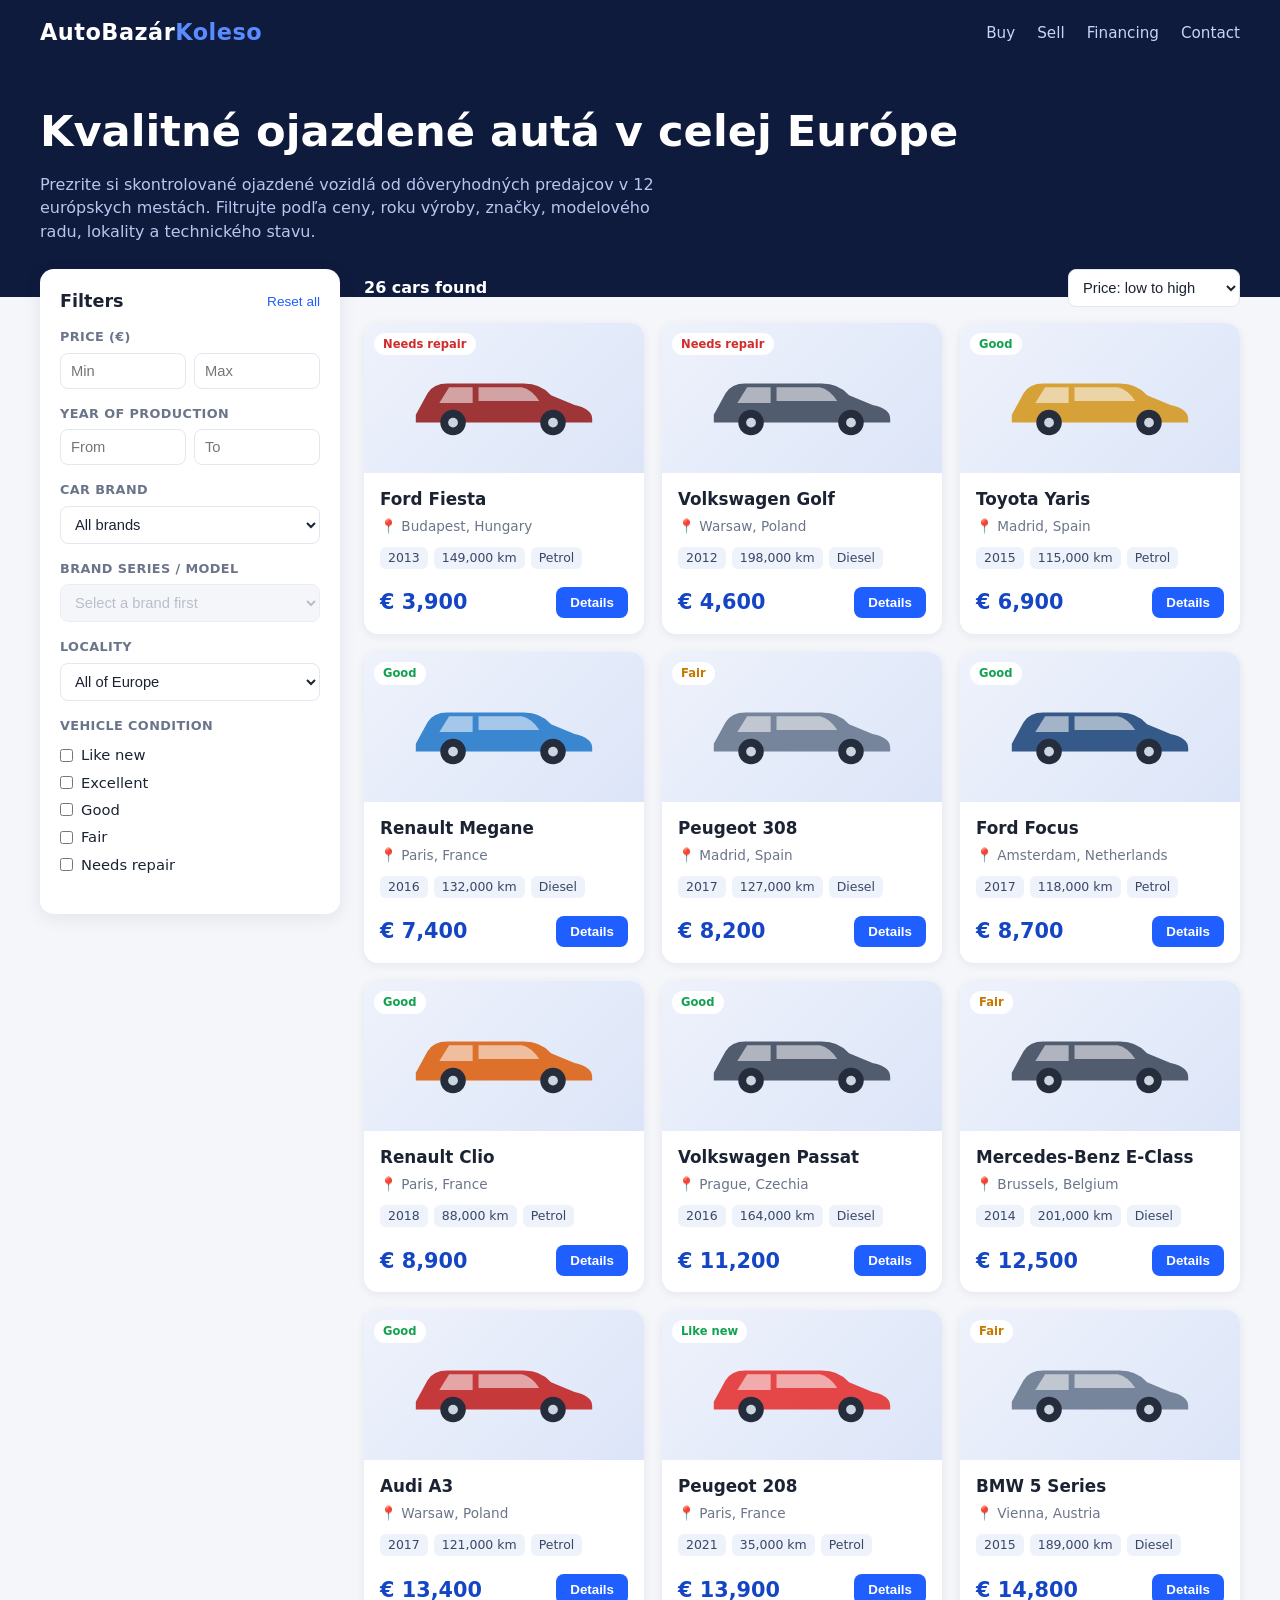
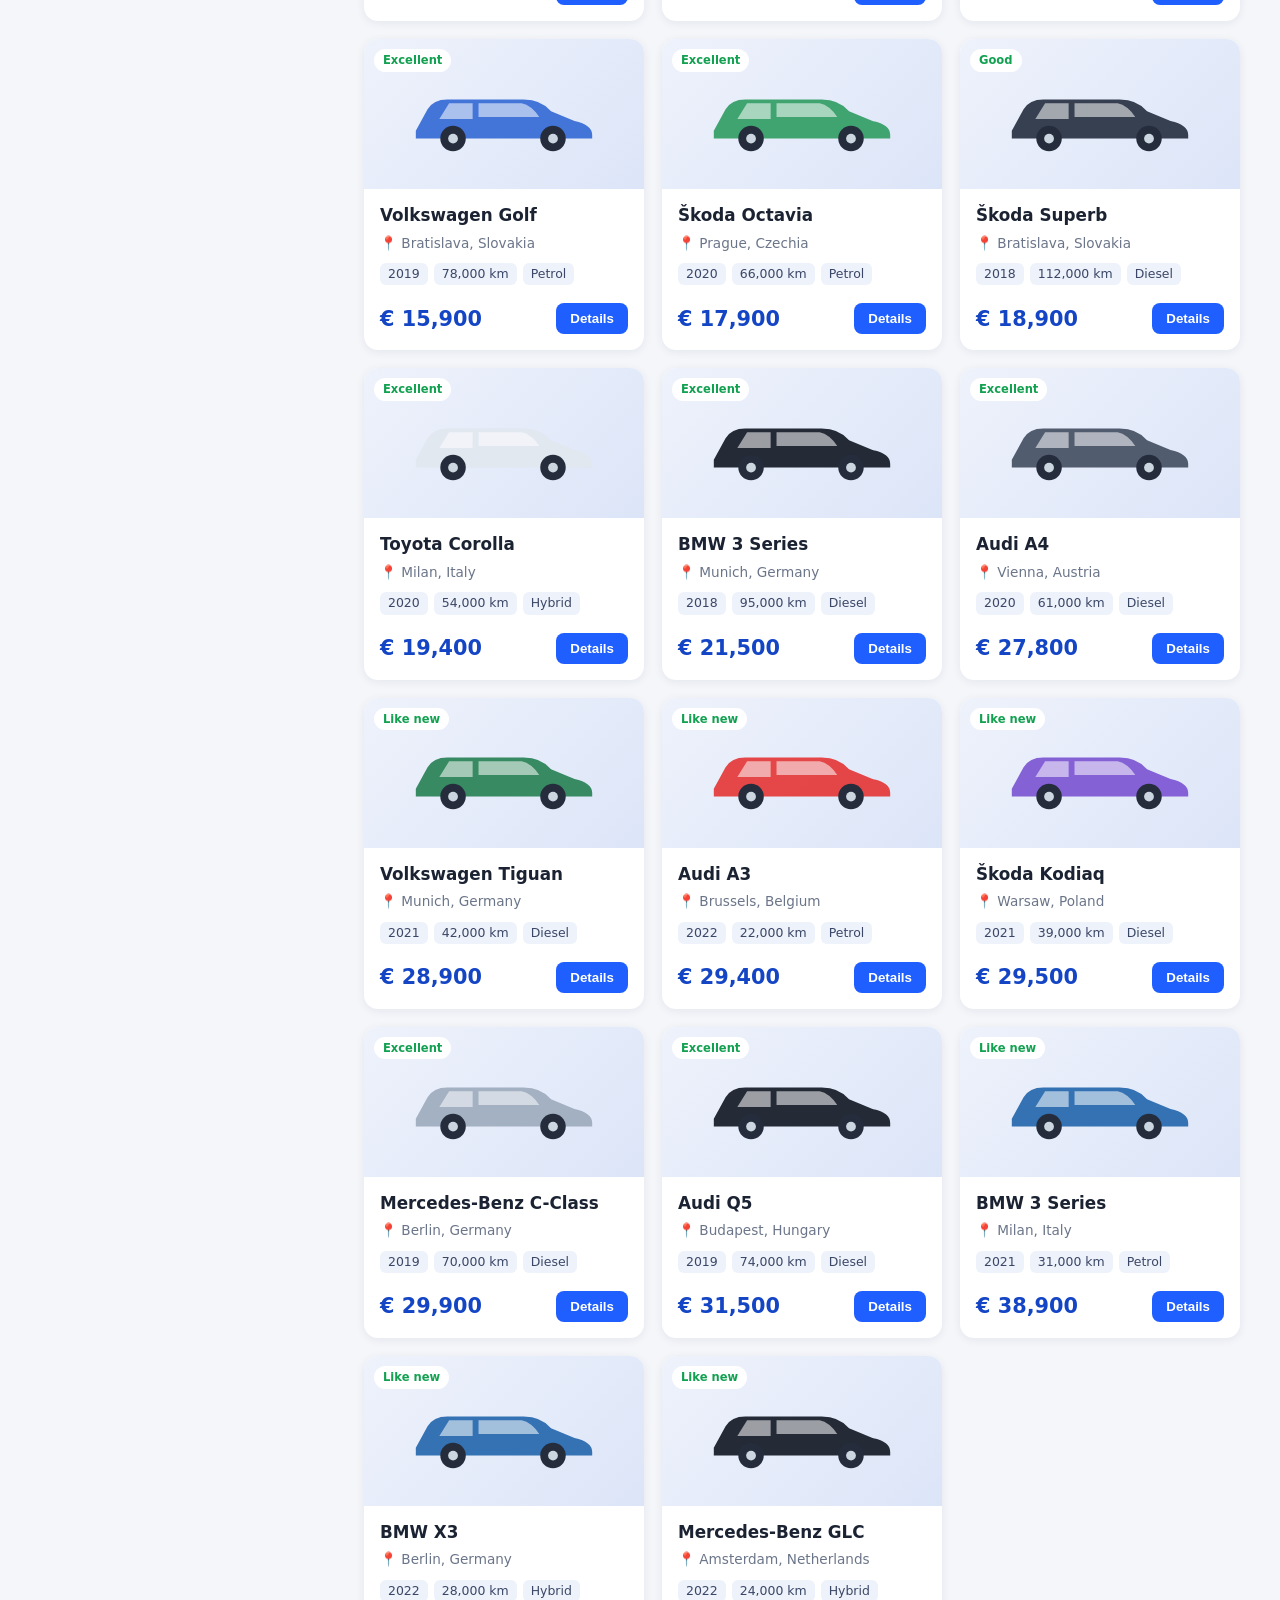
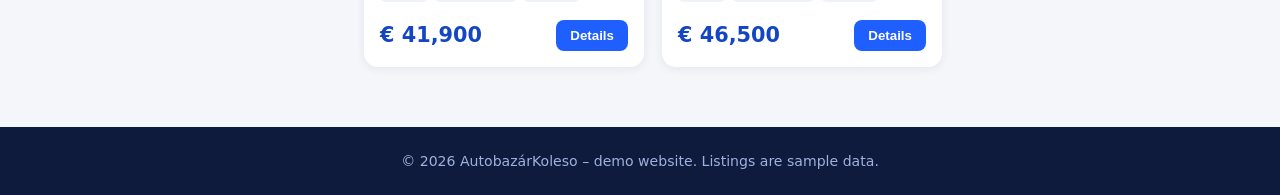
==== commit b3d9b61a: "Fix footer branding in index.html Updated footer text to reflect the correct branding." ====
--- a/index.html
+++ b/index.html
@@ -86,8 +86,8 @@
   </div>
 </main>
 
-<footer>© 2026 EuroAuto – demo website. Listings are sample data.</footer>
+<footer>© 2026 AutobazárKoleso – demo website. Listings are sample data.</footer>
 
 <script src="scripts.js"></script>
 </body>
-</html>+</html>
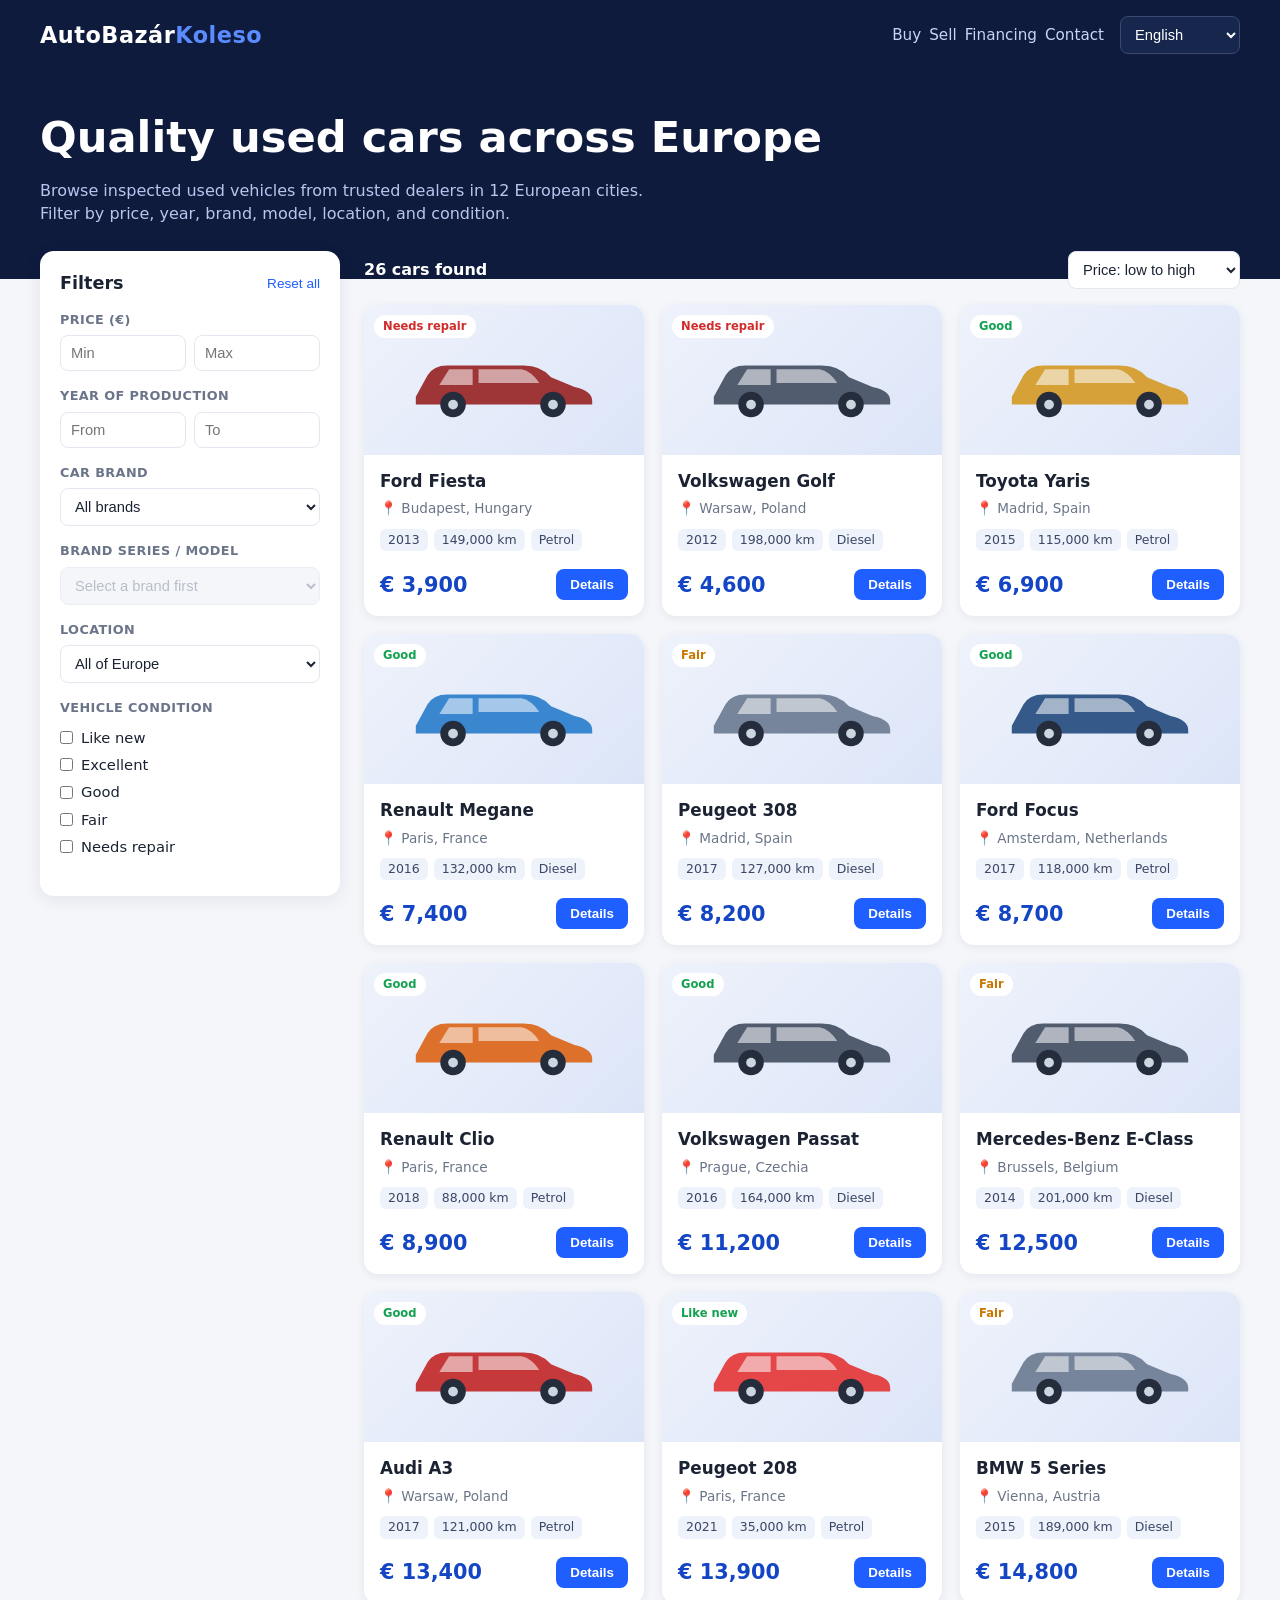
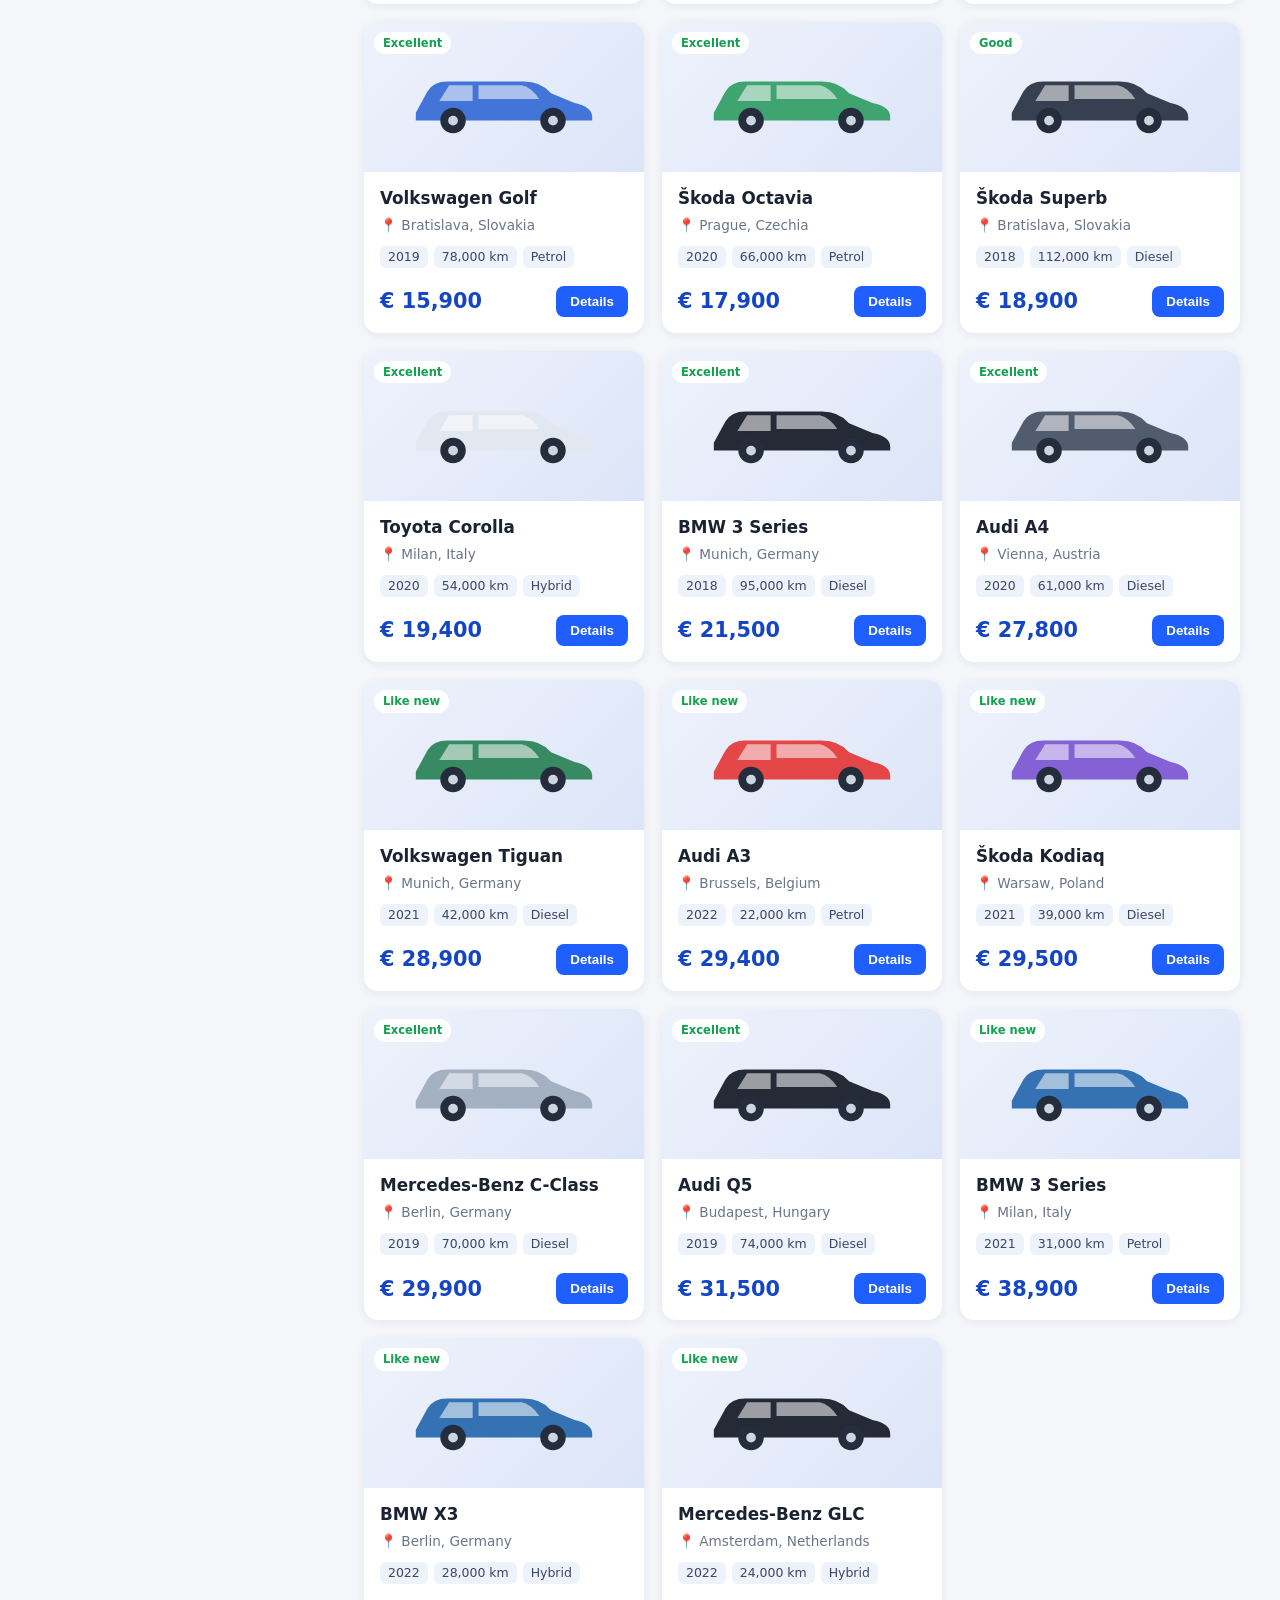
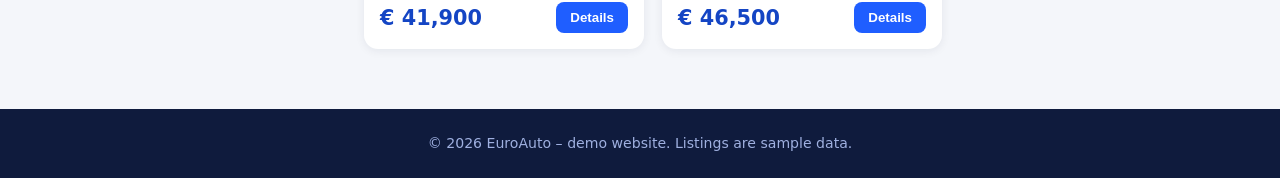
==== commit 7e63a9e9: "update 1.add new languages (eng/sk/ru" ====
--- a/index.html
+++ b/index.html
@@ -12,11 +12,26 @@
   <div class="wrap">
     <div class="nav">
       <div class="logo">AutoBazár<span>Koleso<span></div>
-      <nav><a href="#">Buy</a><a href="#">Sell</a><a href="#">Financing</a><a href="#">Contact</a></nav>
+      <div class="nav-controls">
+        <nav>
+          <a href="#" data-i18n="navBuy">Buy</a>
+          <a href="#" data-i18n="navSell">Sell</a>
+          <a href="#" data-i18n="navFinancing">Financing</a>
+          <a href="#" data-i18n="navContact">Contact</a>
+        </nav>
+        <label class="language-label">
+          <span class="visually-hidden" data-i18n="languageLabel">Language</span>
+          <select id="language" aria-label="Language">
+            <option value="en">English</option>
+            <option value="sk">Slovenčina</option>
+            <option value="ru">Русский</option>
+          </select>
+        </label>
+      </div>
     </div>
     <div class="hero">
-      <h1>Kvalitné ojazdené autá v celej Európe</h1>
-      <p>Prezrite si skontrolované ojazdené vozidlá od dôveryhodných predajcov v 12 európskych mestách. Filtrujte podľa ceny, roku výroby, značky, modelového radu, lokality a technického stavu.</p>
+      <h1 data-i18n="heroTitle">Quality used cars across Europe</h1>
+      <p data-i18n="heroDescription">Browse inspected used vehicles from trusted dealers in 12 European cities. Filter by price, year, brand, model, location, and condition.</p>
     </div>
   </div>
 </header>
@@ -26,41 +41,41 @@
     <div class="layout">
 
       <aside id="filters">
-        <h2>Filters <button class="reset" id="resetBtn">Reset all</button></h2>
+        <h2><span data-i18n="filters">Filters</span> <button class="reset" id="resetBtn" data-i18n="reset">Reset all</button></h2>
 
         <div class="field">
-          <label class="t">Price (€)</label>
+          <label class="t" for="priceMin" data-i18n="price">Price (€)</label>
           <div class="row">
-            <input type="number" id="priceMin" placeholder="Min" min="0" step="500">
-            <input type="number" id="priceMax" placeholder="Max" min="0" step="500">
+            <input type="number" id="priceMin" placeholder="Min" data-i18n-placeholder="min" data-i18n-aria-label="minimumPrice" aria-label="Minimum price" min="0" step="500">
+            <input type="number" id="priceMax" placeholder="Max" data-i18n-placeholder="max" data-i18n-aria-label="maximumPrice" aria-label="Maximum price" min="0" step="500">
           </div>
         </div>
 
         <div class="field">
-          <label class="t">Year of production</label>
+          <label class="t" for="yearMin" data-i18n="year">Year of production</label>
           <div class="row">
-            <input type="number" id="yearMin" placeholder="From" min="1990" max="2026">
-            <input type="number" id="yearMax" placeholder="To" min="1990" max="2026">
+            <input type="number" id="yearMin" placeholder="From" data-i18n-placeholder="from" data-i18n-aria-label="yearFrom" aria-label="Year from" min="1990" max="2026">
+            <input type="number" id="yearMax" placeholder="To" data-i18n-placeholder="to" data-i18n-aria-label="yearTo" aria-label="Year to" min="1990" max="2026">
           </div>
         </div>
 
         <div class="field">
-          <label class="t">Car brand</label>
-          <select id="brand"><option value="">All brands</option></select>
+          <label class="t" for="brand" data-i18n="brand">Car brand</label>
+          <select id="brand"><option value="" data-i18n="allBrands">All brands</option></select>
         </div>
 
         <div class="field">
-          <label class="t">Brand series / model</label>
-          <select id="series" disabled><option value="">Select a brand first</option></select>
+          <label class="t" for="series" data-i18n="model">Brand series / model</label>
+          <select id="series" disabled><option value="" data-i18n="selectBrandFirst">Select a brand first</option></select>
         </div>
 
         <div class="field">
-          <label class="t">Locality</label>
-          <select id="locality"><option value="">All of Europe</option></select>
+          <label class="t" for="locality" data-i18n="location">Locality</label>
+          <select id="locality"><option value="" data-i18n="allEurope">All of Europe</option></select>
         </div>
 
         <div class="field">
-          <label class="t">Vehicle condition</label>
+          <label class="t" data-i18n="condition">Vehicle condition</label>
           <div class="checks" id="conditions"></div>
         </div>
       </aside>
@@ -69,13 +84,14 @@
         <div class="toolbar">
           <span class="count" id="count"></span>
           <div class="toolbar-controls">
-            <button class="mobile-toggle" id="toggleFilters">Filters</button>
+            <button class="mobile-toggle" id="toggleFilters" data-i18n="filters">Filters</button>
+            <label class="visually-hidden" for="sort" data-i18n="sortLabel">Sort results</label>
             <select id="sort">
-              <option value="priceAsc">Price: low to high</option>
-              <option value="priceDesc">Price: high to low</option>
-              <option value="yearDesc">Year: newest first</option>
-              <option value="yearAsc">Year: oldest first</option>
-              <option value="kmAsc">Mileage: lowest first</option>
+              <option value="priceAsc" data-i18n="priceAsc">Price: low to high</option>
+              <option value="priceDesc" data-i18n="priceDesc">Price: high to low</option>
+              <option value="yearDesc" data-i18n="yearDesc">Year: newest first</option>
+              <option value="yearAsc" data-i18n="yearAsc">Year: oldest first</option>
+              <option value="kmAsc" data-i18n="kmAsc">Mileage: lowest first</option>
             </select>
           </div>
         </div>
@@ -86,8 +102,8 @@
   </div>
 </main>
 
-<footer>© 2026 AutobazárKoleso – demo website. Listings are sample data.</footer>
+<footer data-i18n="footer">© 2026 EuroAuto – demo website. Listings are sample data.</footer>
 
 <script src="scripts.js"></script>
 </body>
-</html>
+</html>
--- a/style.css
+++ b/style.css
@@ -37,7 +37,20 @@
   display: flex;
   align-items: center;
   justify-content: space-between;
+  gap: 16px;
   padding: 16px 0;
+}
+
+.nav-controls {
+  display: flex;
+  align-items: center;
+  gap: 16px;
+}
+
+.nav-controls nav {
+  display: flex;
+  flex-wrap: wrap;
+  gap: 8px;
 }
 
 .logo {
@@ -51,7 +64,6 @@
 }
 
 .nav a {
-  margin-left: 22px;
   color: #c9d4f5;
   font-size: 0.95rem;
   text-decoration: none;
@@ -59,6 +71,28 @@
 
 .nav a:hover {
   color: #fff;
+}
+
+.language-label {
+  display: inline-flex;
+}
+
+#language {
+  width: auto;
+  min-width: 120px;
+  border-color: #3a4a73;
+  background: #17264d;
+  color: #fff;
+}
+
+.visually-hidden {
+  position: absolute;
+  width: 1px;
+  height: 1px;
+  overflow: hidden;
+  clip: rect(0, 0, 0, 0);
+  white-space: nowrap;
+  clip-path: inset(50%);
 }
 
 .hero {
@@ -324,6 +358,16 @@
 }
 
 @media (max-width: 860px) {
+  .nav {
+    align-items: flex-start;
+    flex-direction: column;
+  }
+
+  .nav-controls {
+    justify-content: space-between;
+    width: 100%;
+  }
+
   .layout {
     grid-template-columns: 1fr;
   }
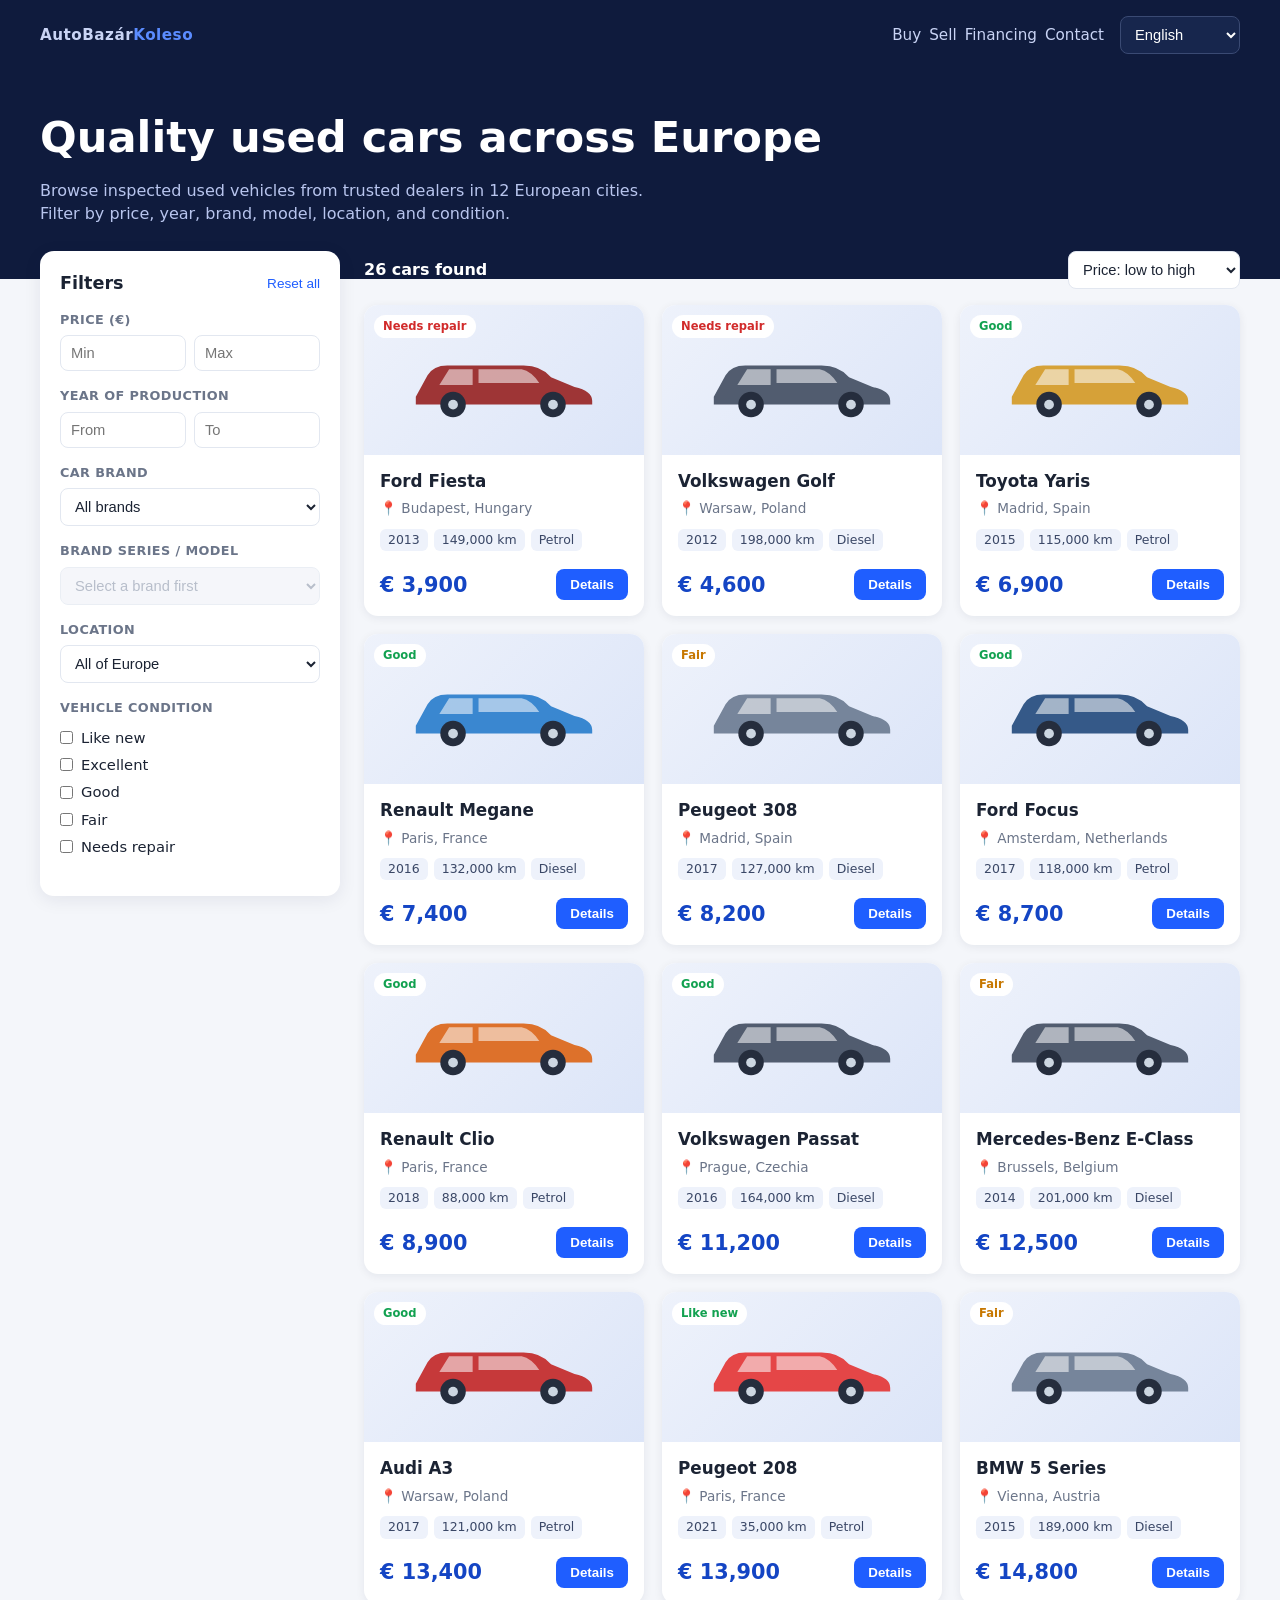
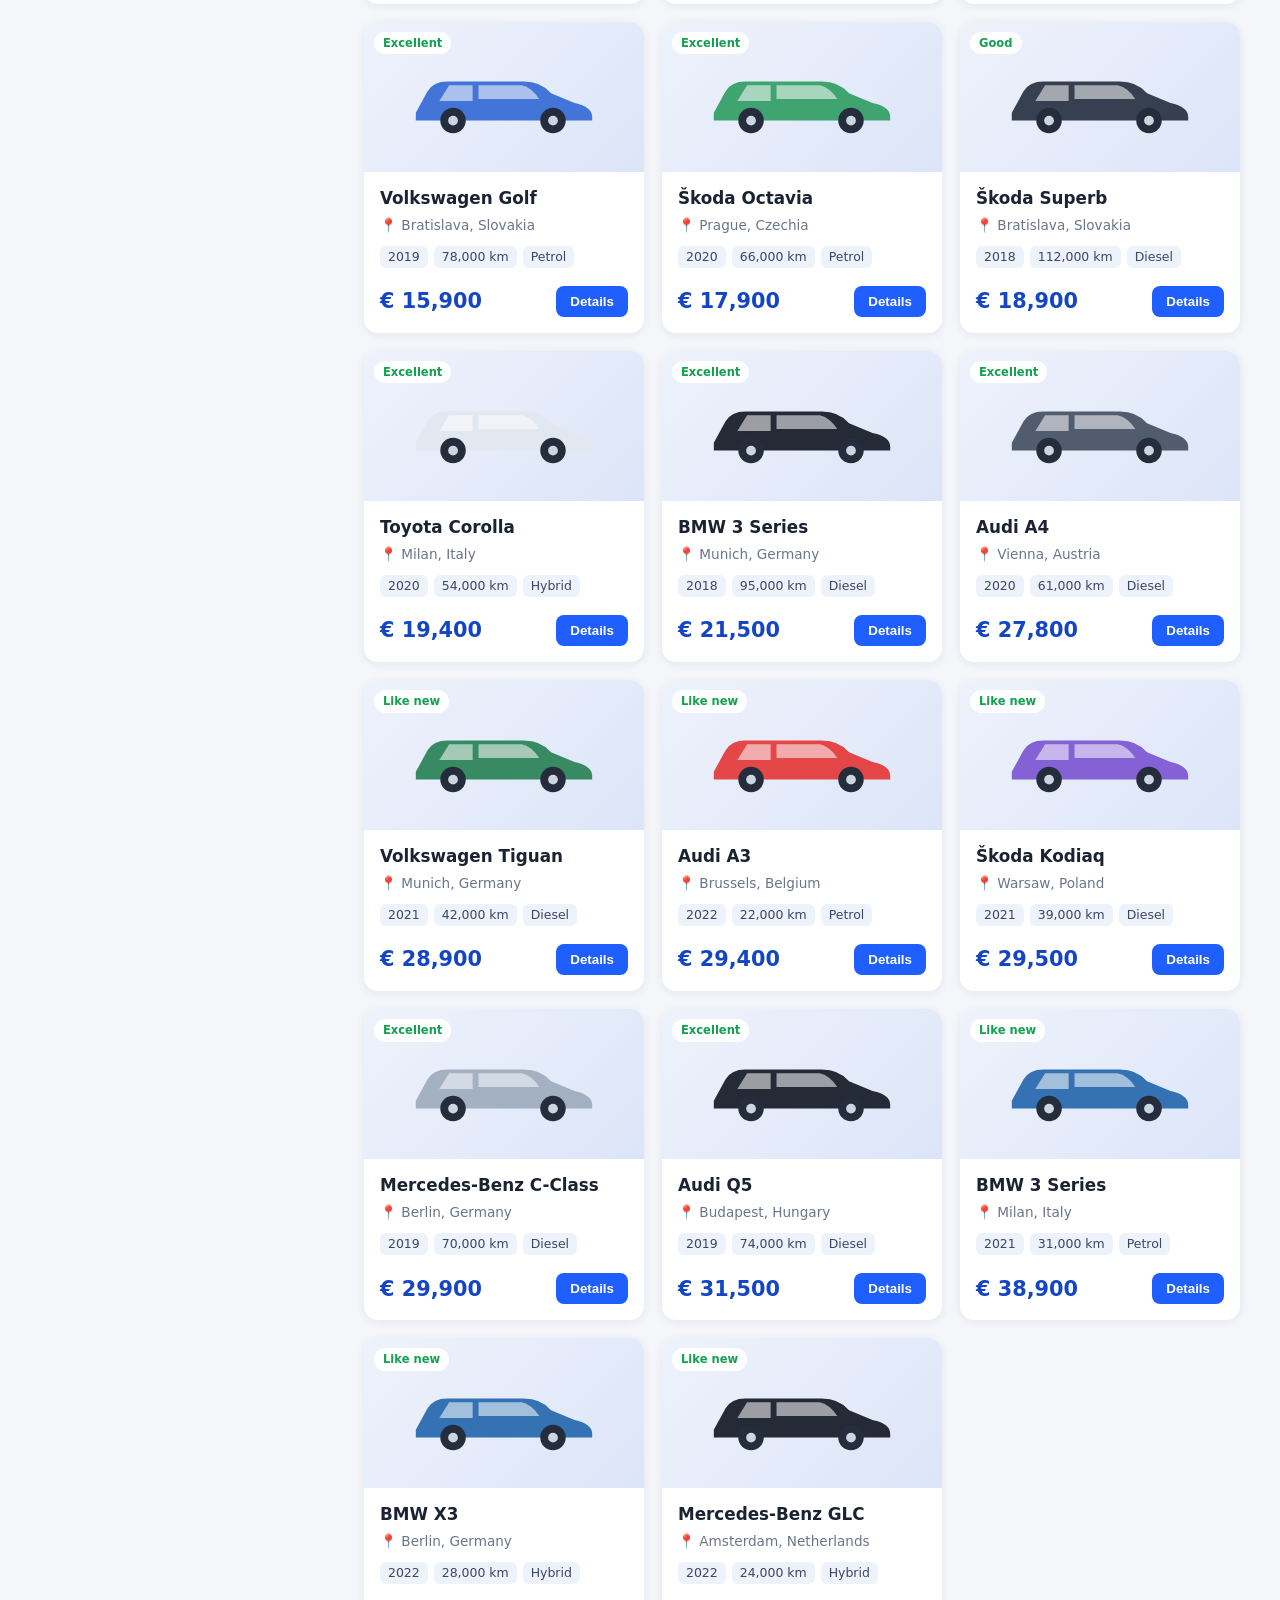
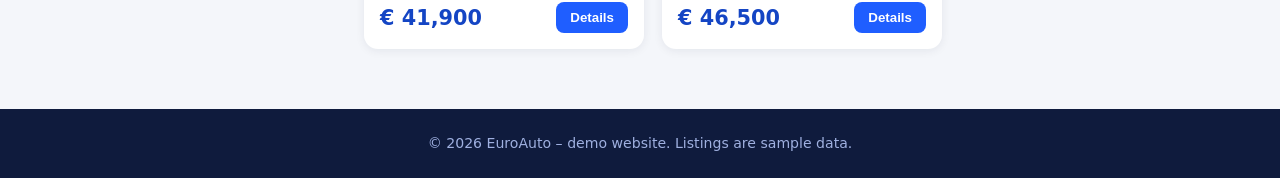
==== commit 9fadfa9f: "Revise branding and add new scripts in index.html Updated the title and footer text to reflect the n" ====
--- a/index.html
+++ b/index.html
@@ -3,7 +3,7 @@
 <head>
 <meta charset="UTF-8">
 <meta name="viewport" content="width=device-width, initial-scale=1">
-<title>EuroAuto – Used Cars in Europe</title>
+<title>AutoBazár Koleso – Used Cars in Europe</title>
 <link rel="stylesheet" href="style.css">
 </head>
 <body>
@@ -11,13 +11,13 @@
 <header>
   <div class="wrap">
     <div class="nav">
-      <div class="logo">AutoBazár<span>Koleso<span></div>
+      <a class="logo" href="index.html">AutoBazár<span>Koleso</span></a>
       <div class="nav-controls">
         <nav>
-          <a href="#" data-i18n="navBuy">Buy</a>
-          <a href="#" data-i18n="navSell">Sell</a>
-          <a href="#" data-i18n="navFinancing">Financing</a>
-          <a href="#" data-i18n="navContact">Contact</a>
+          <a href="index.html" data-i18n="navBuy" aria-current="page">Buy</a>
+          <a href="sell.html" data-i18n="navSell">Sell</a>
+          <a href="financing.html" data-i18n="navFinancing">Financing</a>
+          <a href="contact.html" data-i18n="navContact">Contact</a>
         </nav>
         <label class="language-label">
           <span class="visually-hidden" data-i18n="languageLabel">Language</span>
@@ -102,8 +102,10 @@
   </div>
 </main>
 
-<footer data-i18n="footer">© 2026 EuroAuto – demo website. Listings are sample data.</footer>
+<footer data-i18n="footer">© 2026 AutoBazár Koleso – demo website. Listings are sample data.</footer>
 
+<script src="i18n.js"></script>
+<script src="data.js"></script>
 <script src="scripts.js"></script>
 </body>
-</html>+</html>
